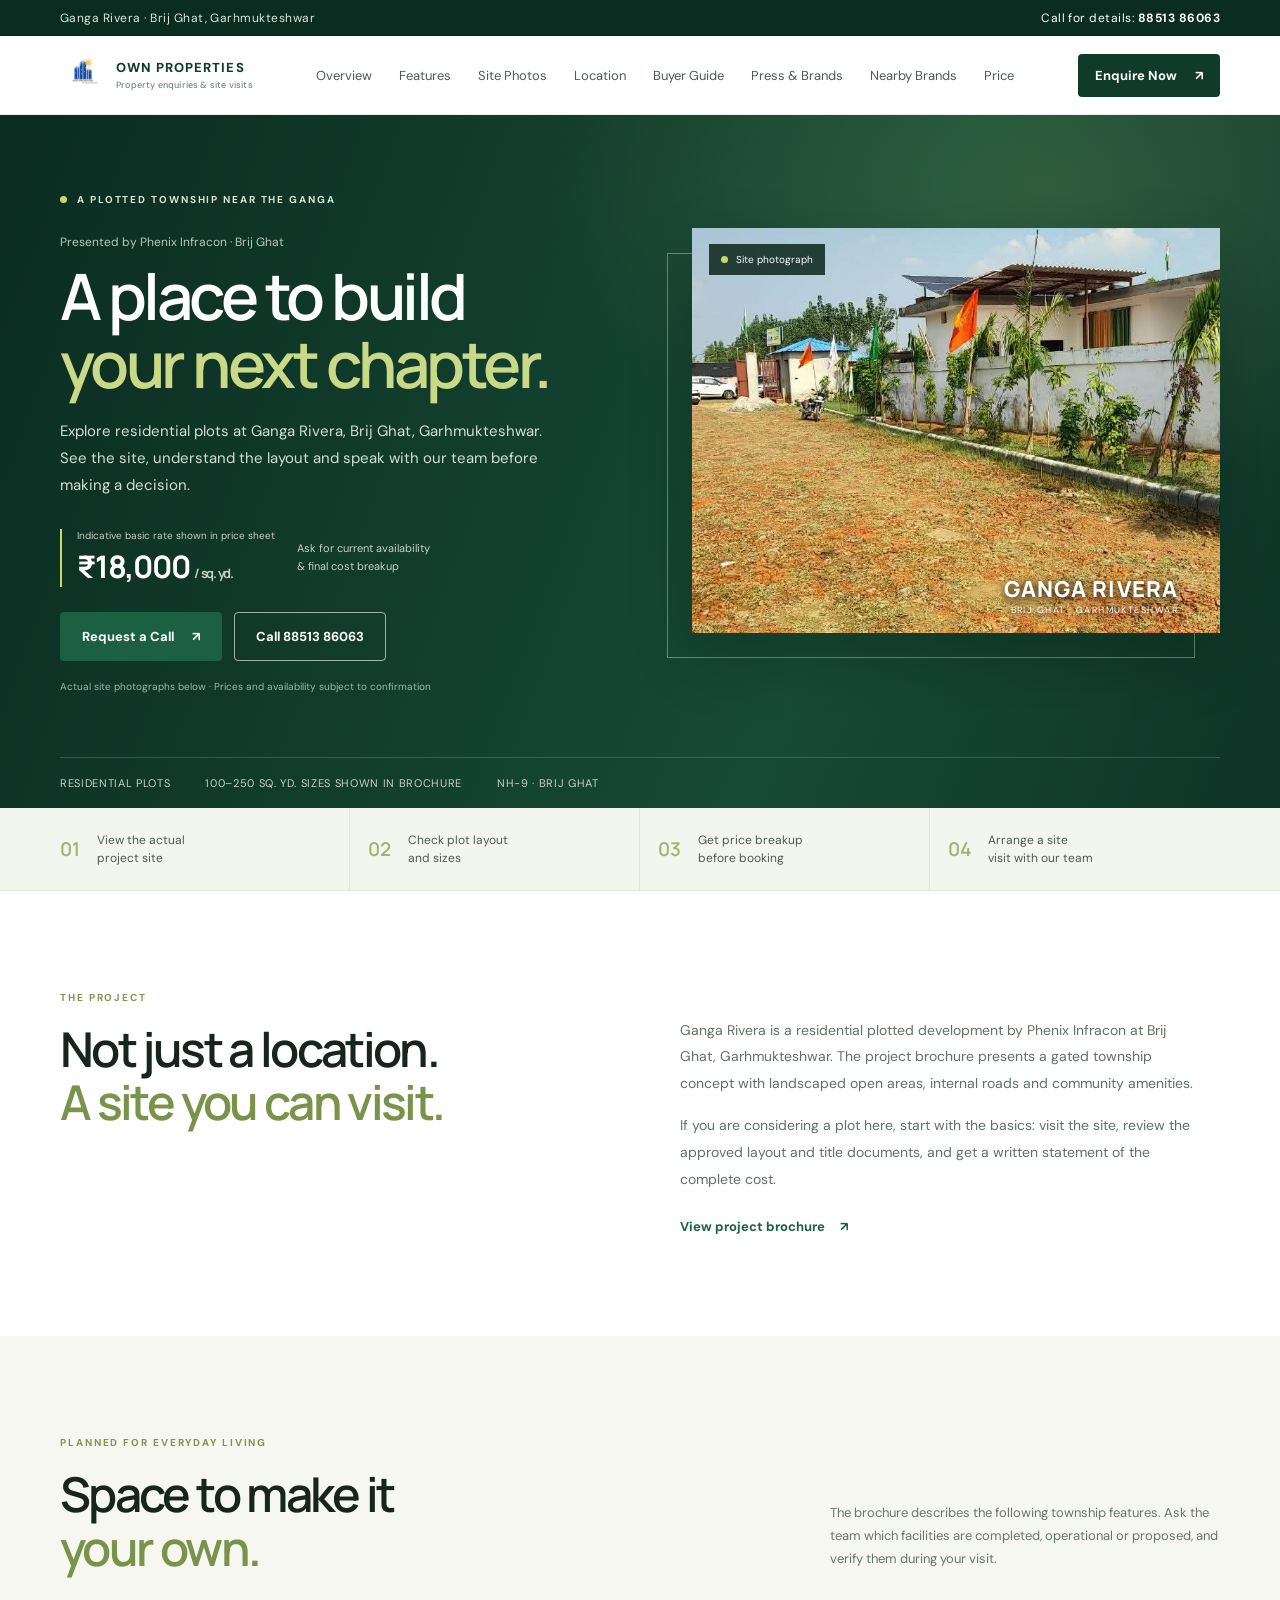
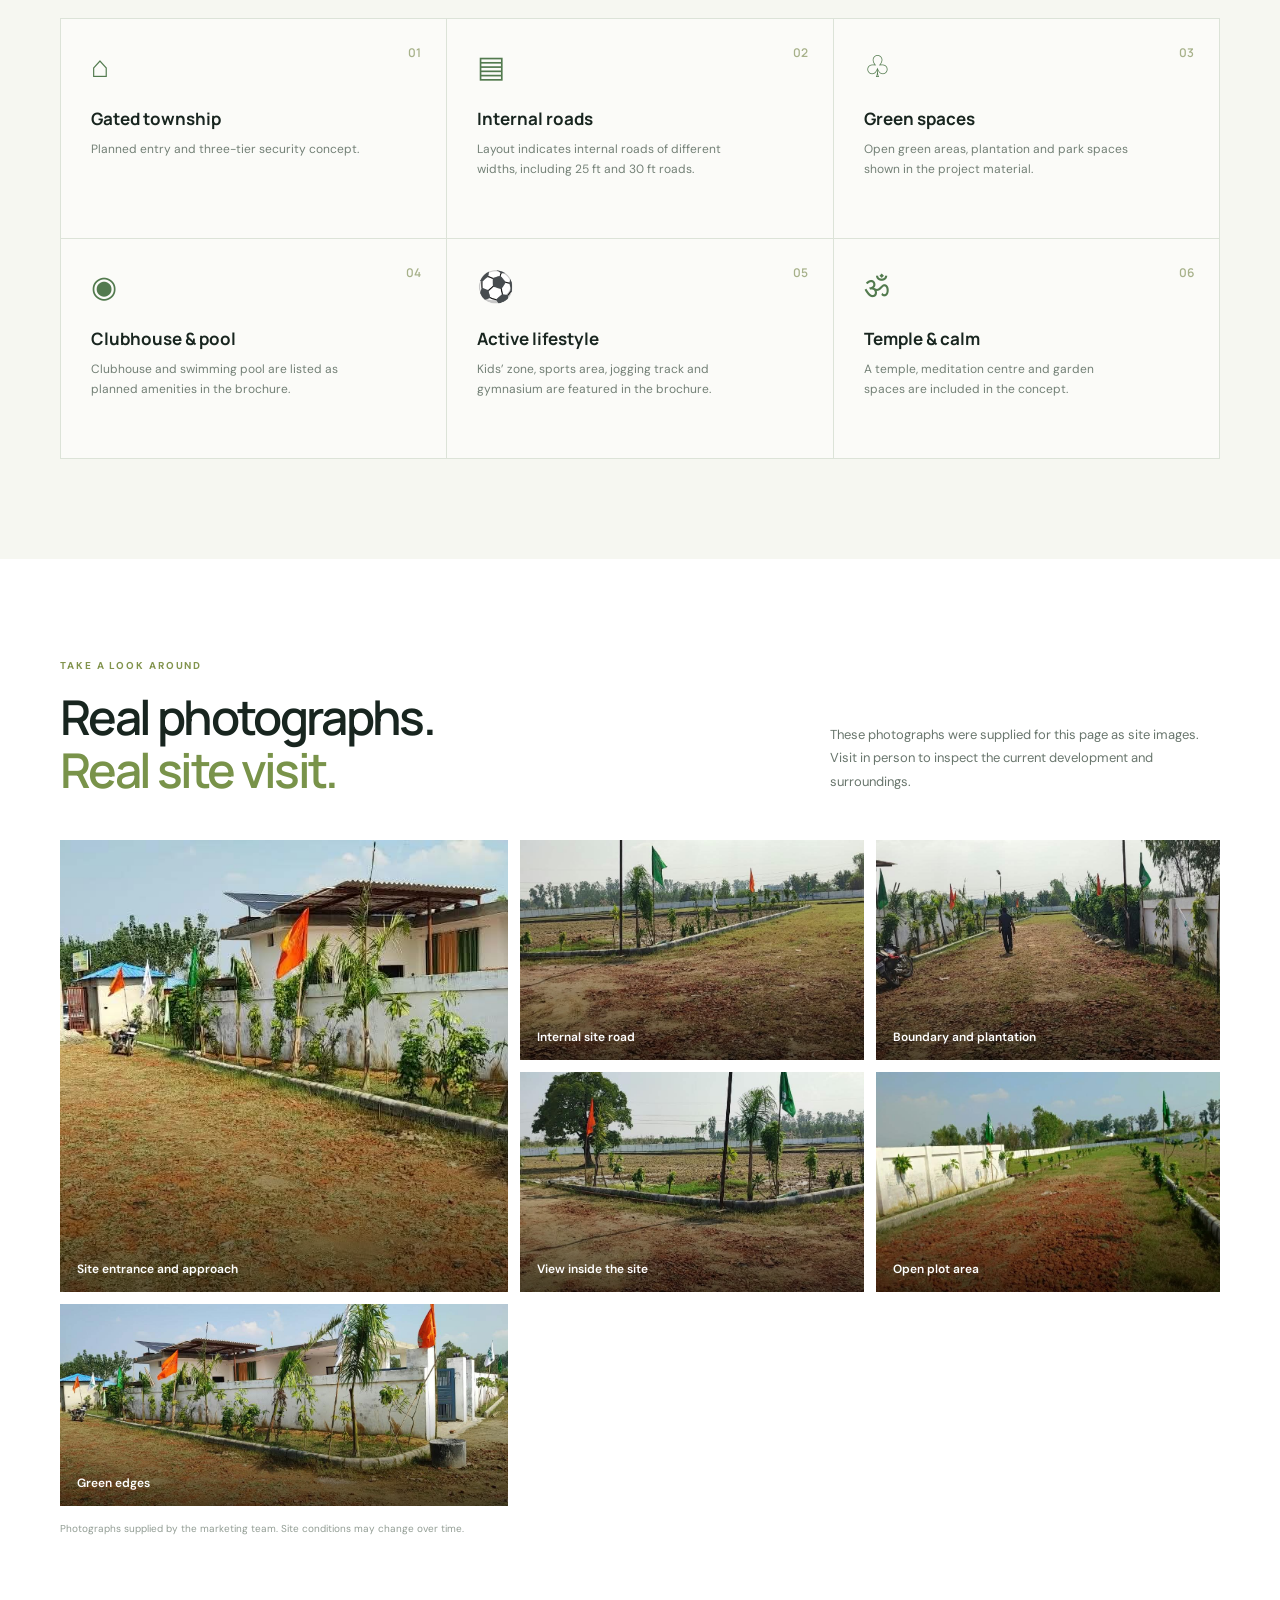
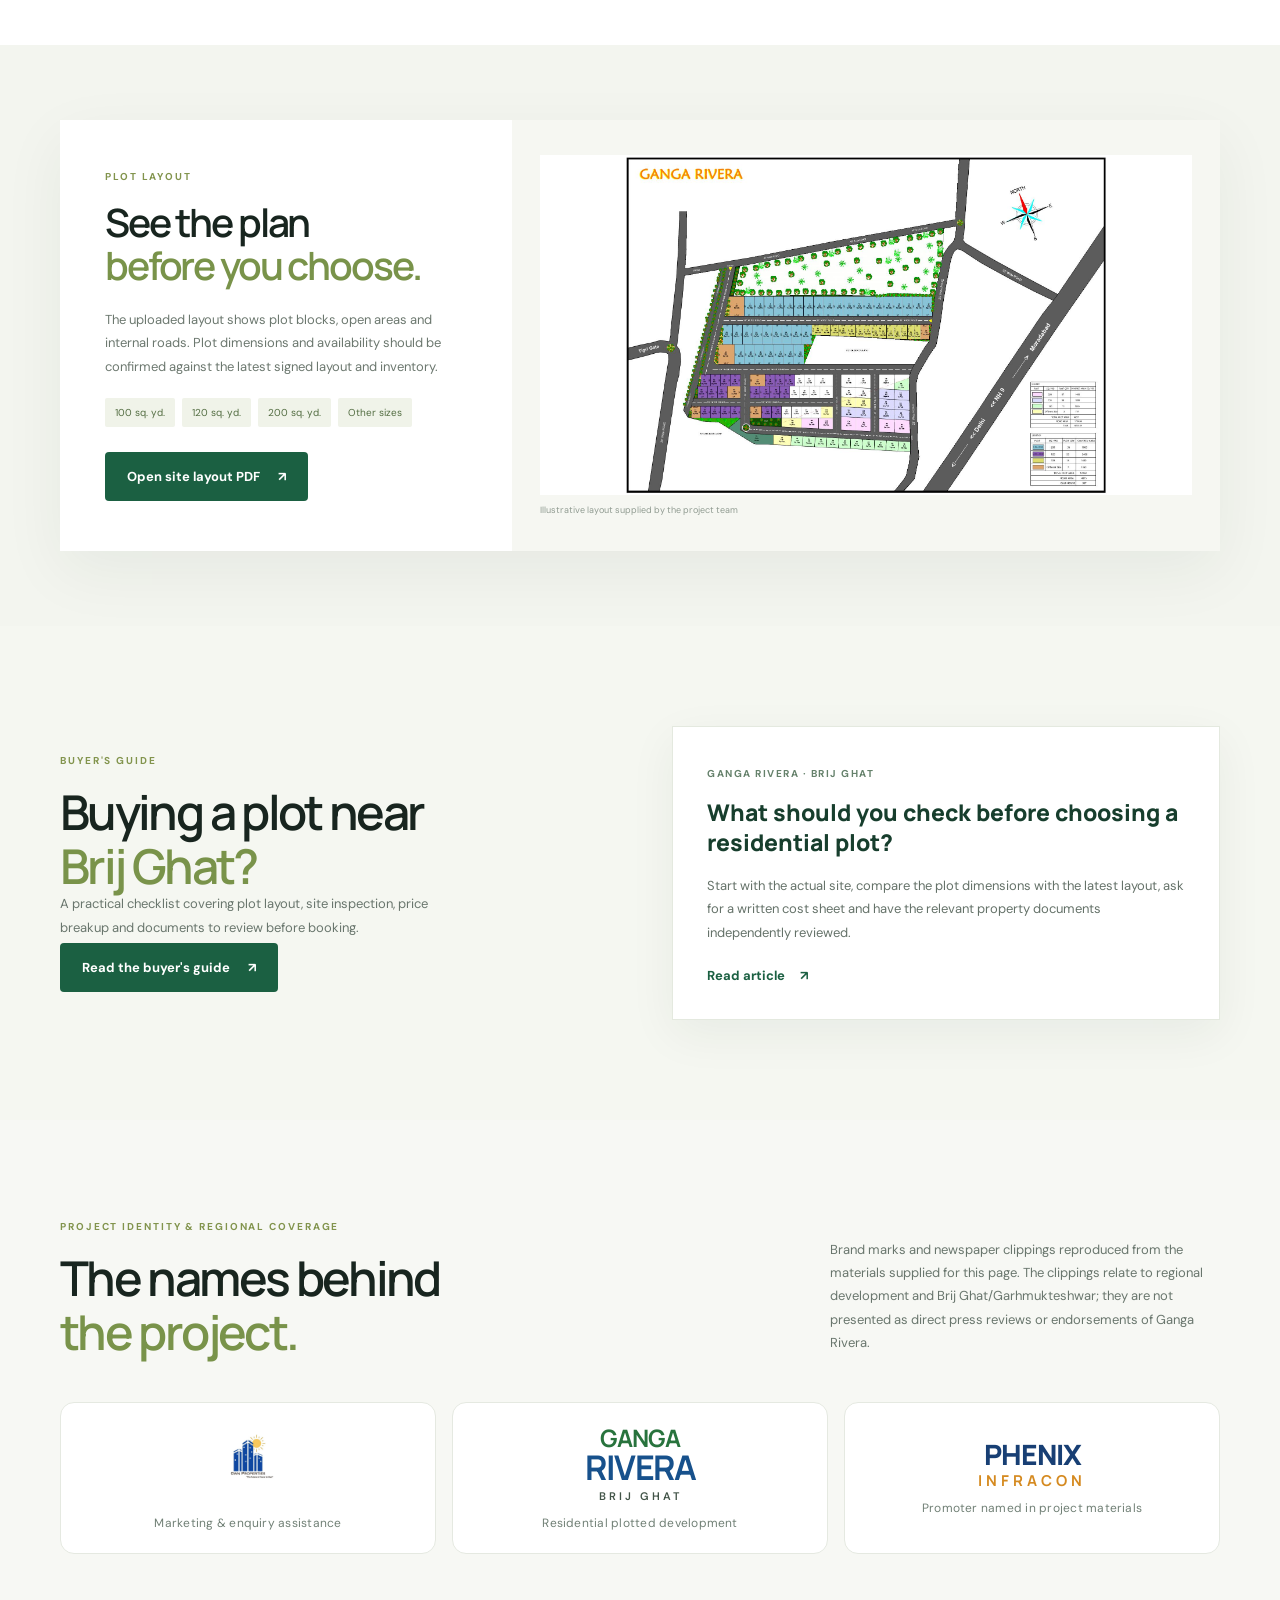
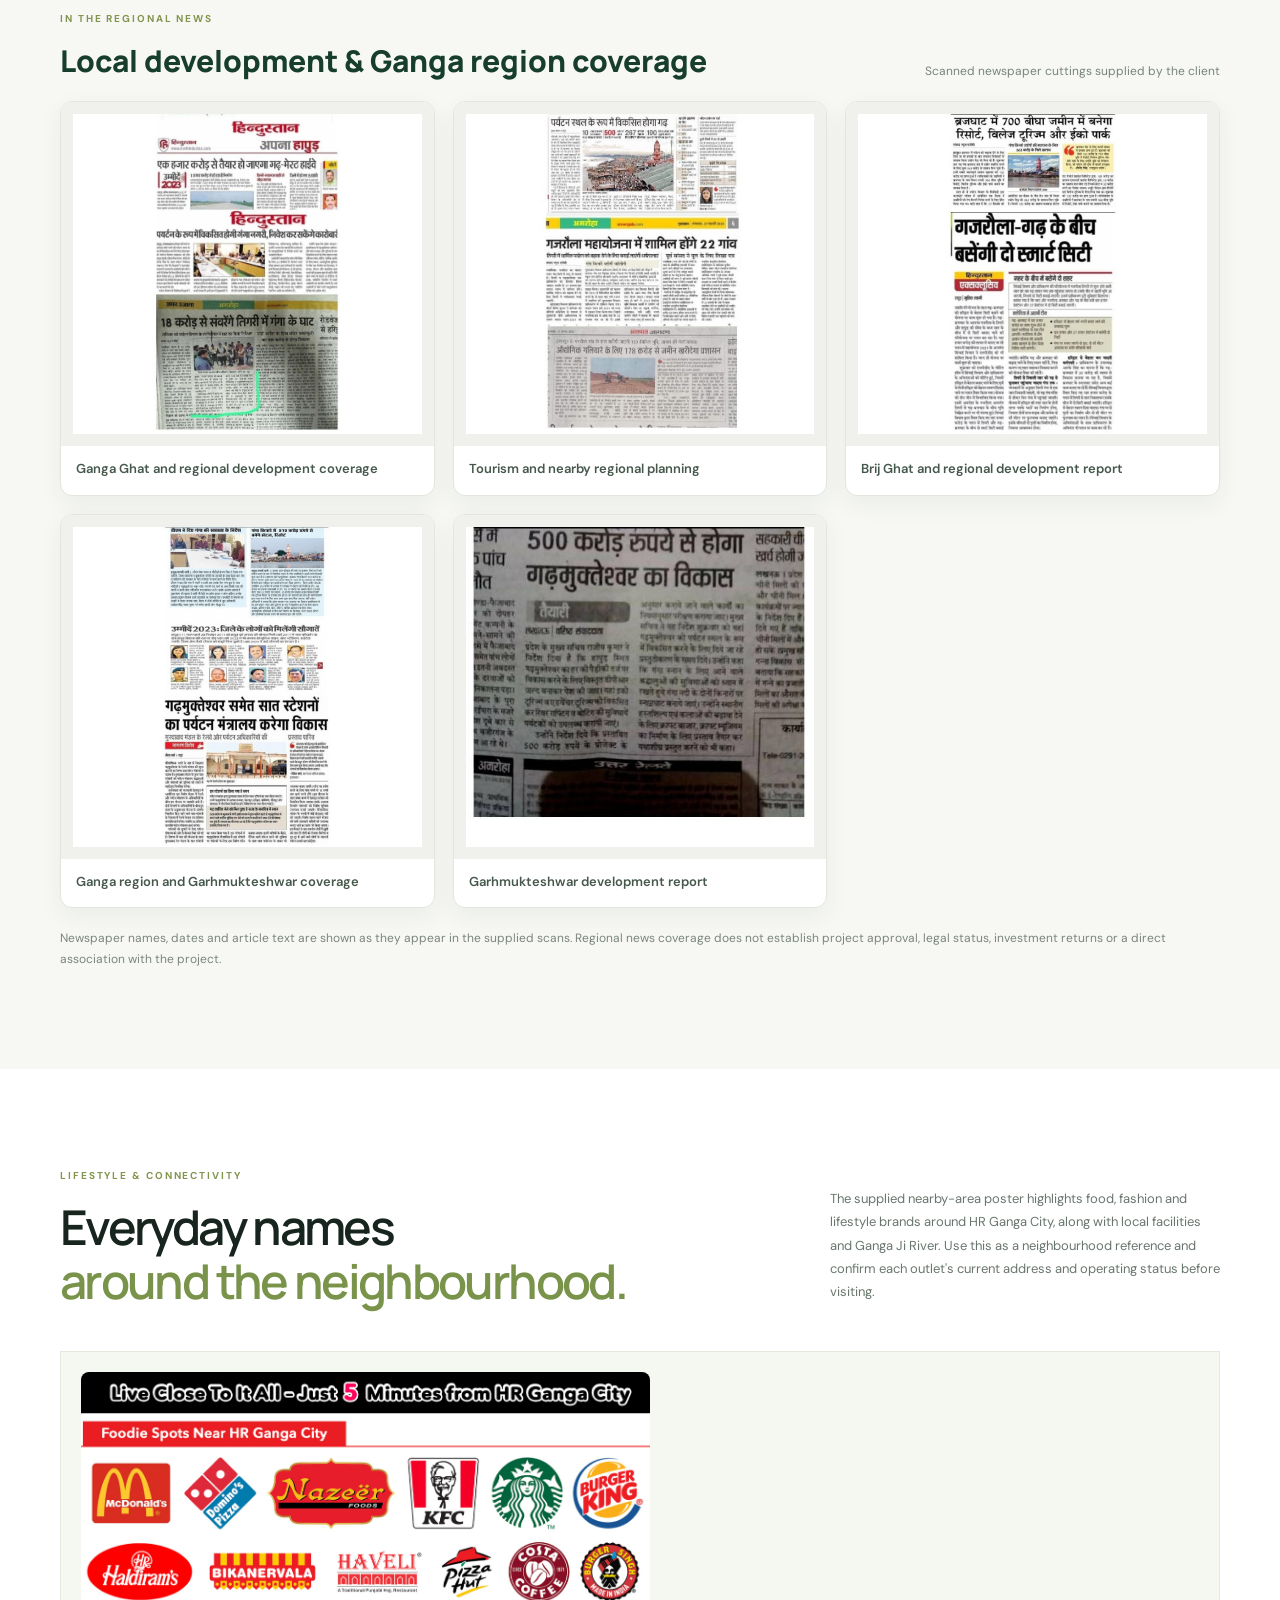
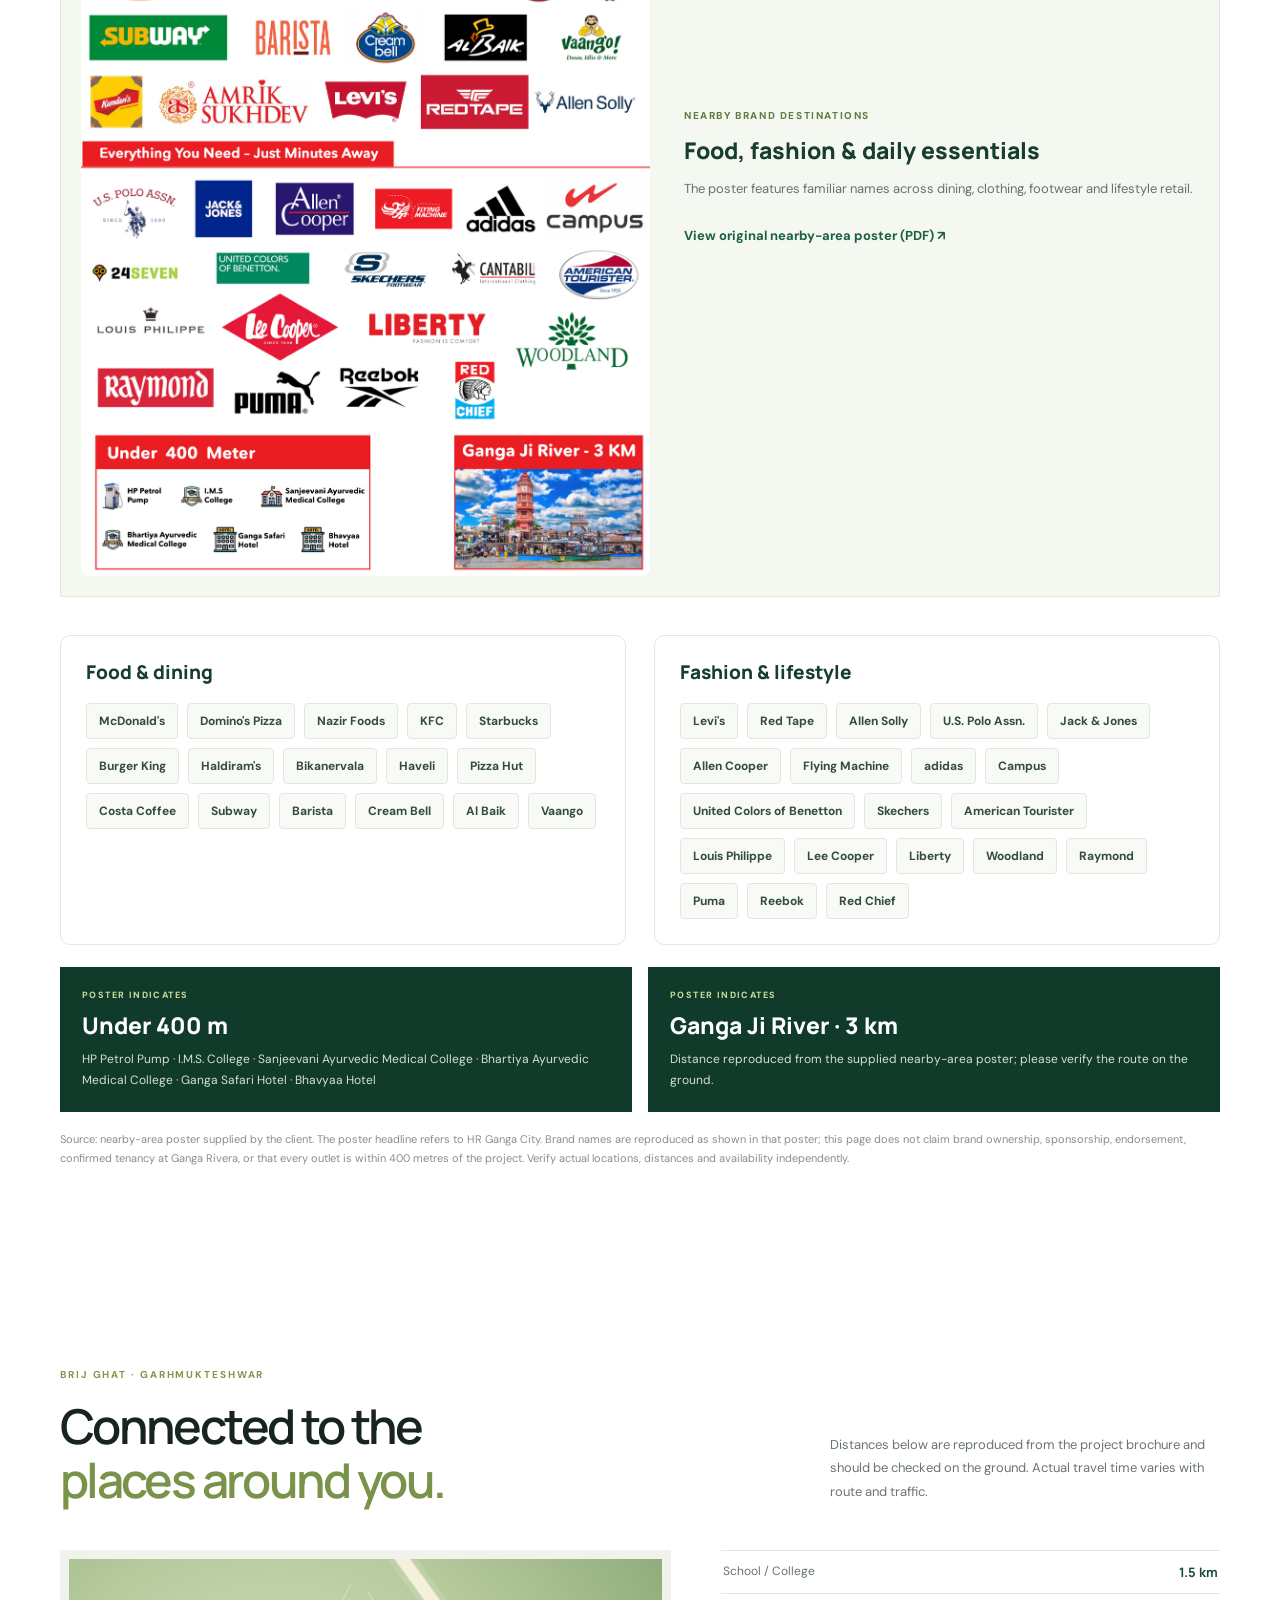
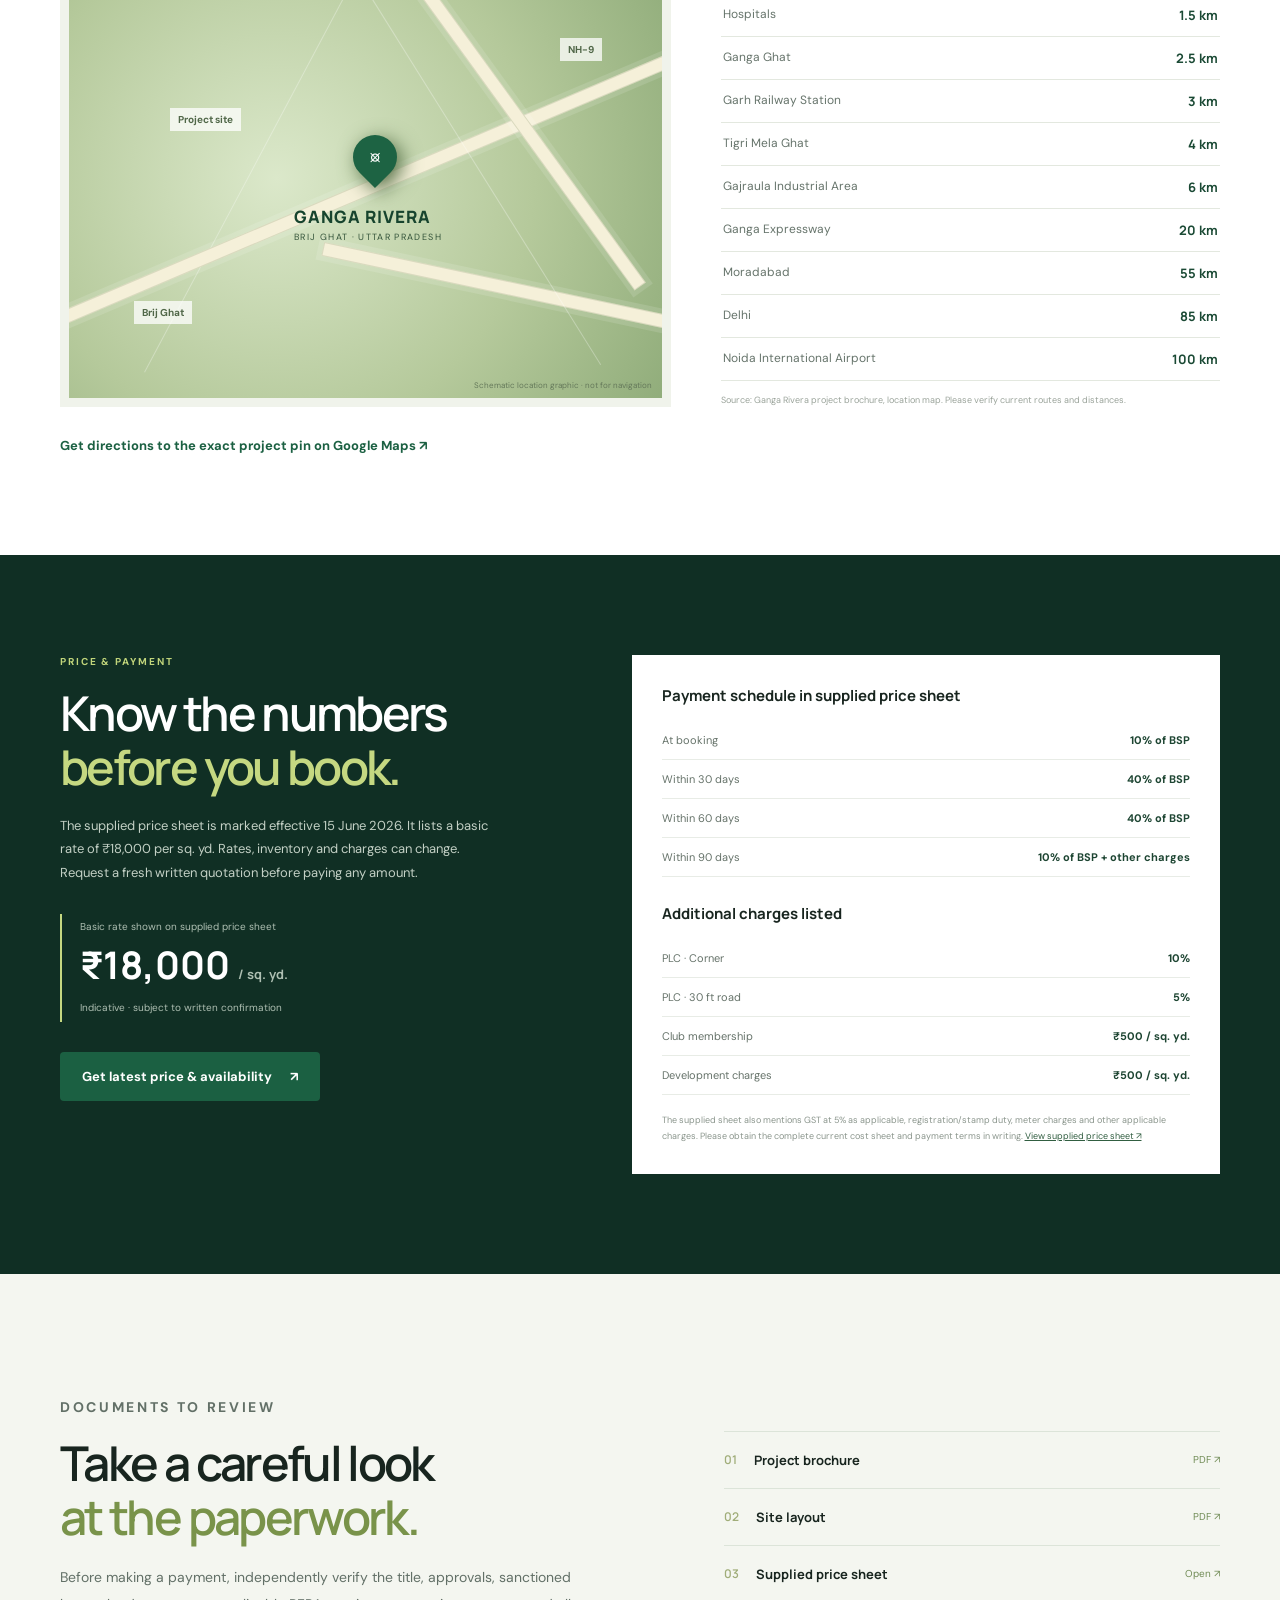
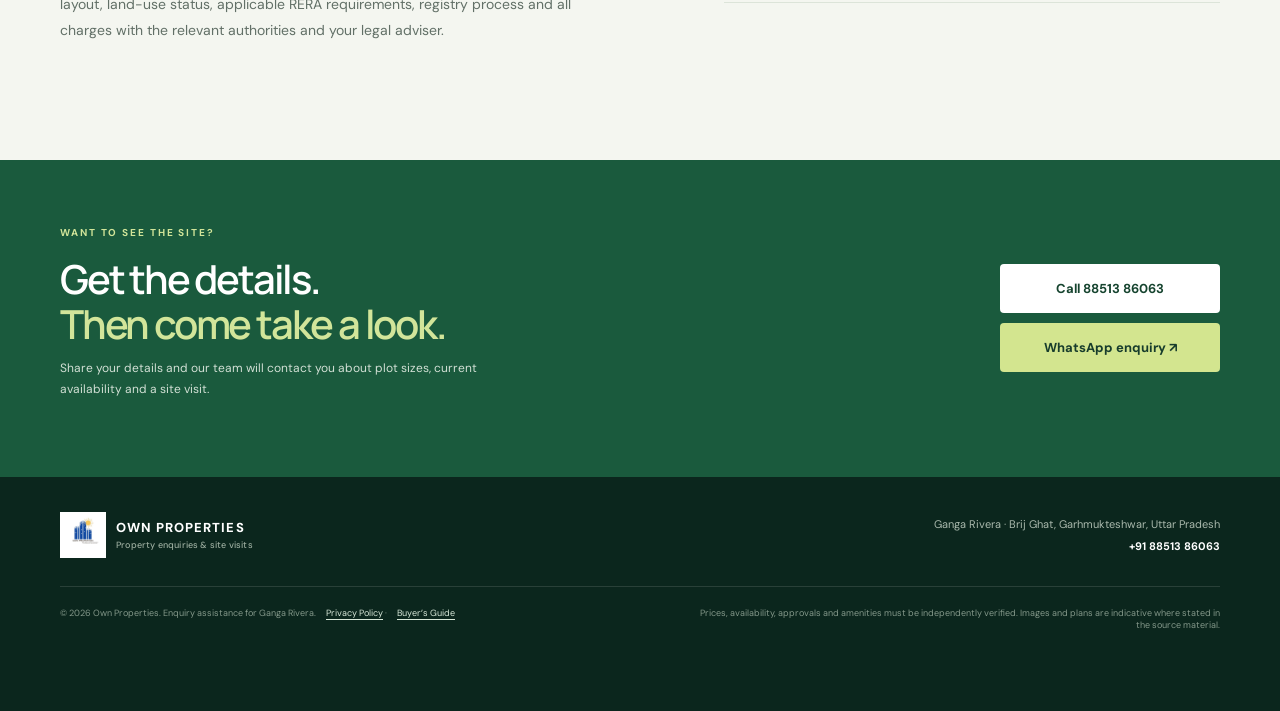
==== index.html @ 49b9c968 "Update index.html" ====
<!doctype html>
<html lang="en-IN">
<head>
  <meta name="google-site-verification" content="b6dG5sFgHfrPa_CspQiGhIW1RTem96L7HFPtS8U2QBY" />
  <meta charset="utf-8">
  <meta name="viewport" content="width=device-width, initial-scale=1">
  <title>Ganga Rivera Brij Ghat | Residential Plots in Garhmukteshwar</title>
  <meta name="description" content="Explore residential plots at Ganga Rivera, Brij Ghat, Garhmukteshwar. View site photos, plot layout, indicative pricing, nearby brand highlights and location details. Call 8851386063 for a site visit.">
  <meta name="keywords" content="Ganga Rivera, Ganga Rivera Brij Ghat, residential plots Brij Ghat, plots in Garhmukteshwar, plots near Ganga, plots on NH 9, Phenix Infracon">
  <meta name="author" content="Own Properties">
  <meta name="robots" content="index,follow,max-image-preview:large">
  <meta name="theme-color" content="#103b2b">
  <link rel="canonical" href="https://gangarivera.com/">
  <meta property="og:type" content="website">
  <meta property="og:title" content="Ganga Rivera Brij Ghat | Residential Plots">
  <meta property="og:description" content="See actual site photographs, plot layout and pricing information for Ganga Rivera, Brij Ghat, Garhmukteshwar. Enquire on 8851386063.">
  <meta property="og:image" content="https://gangarivera.com/assets/project-poster.jpg">
  <meta property="og:url" content="https://gangarivera.com/">
  <link rel="icon" href="assets/own-properties-logo.jpg">
  <link rel="preconnect" href="https://fonts.googleapis.com">
  <link rel="preconnect" href="https://fonts.gstatic.com" crossorigin>
  <link href="https://fonts.googleapis.com/css2?family=DM+Sans:wght@400;500;600;700&family=Manrope:wght@400;500;600;700;800&display=swap" rel="stylesheet">
  <link rel="stylesheet" href="styles.css">
  <script type="application/ld+json">
  {
    "@context":"https://schema.org",
    "@type":"RealEstateAgent",
    "name":"Own Properties - Ganga Rivera Enquiries",
    "telephone":"+91-8851386063",
    "areaServed":["Brij Ghat","Garhmukteshwar","Hapur","Uttar Pradesh"],
    "url":"https://gangarivera.com/",
    "description":"Enquiry and site visit assistance for Ganga Rivera residential plots at Brij Ghat, Garhmukteshwar.",
    "geo":{"@type":"GeoCoordinates","latitude":28.7786875,"longitude":78.1698125},
    "address":{"@type":"PostalAddress","streetAddress":"Ganga Rivera, Brij Ghat","addressLocality":"Garhmukteshwar","addressRegion":"Uttar Pradesh","addressCountry":"IN"}
  }
  </script>
</head>
<body>
  <div class="topline"><div class="wrap topline-inner"><span>Ganga Rivera · Brij Ghat, Garhmukteshwar</span><a href="tel:+918851386063">Call for details: <strong>88513 86063</strong></a></div></div>
  <header class="header"><div class="wrap nav"><a class="brand" href="#home" aria-label="Own Properties home"><img src="assets/own-properties-logo.jpg" alt="Own Properties logo"><span>OWN PROPERTIES<small>Property enquiries & site visits</small></span></a><nav><a href="#overview">Overview</a><a href="#features">Features</a><a href="#gallery">Site Photos</a><a href="#location">Location</a><a href="#guide">Buyer Guide</a><a href="#press">Press & Brands</a><a href="#nearby-brands">Nearby Brands</a><a href="#price">Price</a></nav><a class="btn btn-dark nav-cta" href="#enquire">Enquire Now <span>↗</span></a><button class="menu-toggle" aria-label="Open menu" aria-expanded="false">☰</button></div></header>
  <main>
    <section class="hero" id="home"><div class="hero-bg"></div><div class="wrap hero-grid"><div class="hero-copy"><div class="eyebrow"><i></i> A plotted township near the Ganga</div><p class="developer">Presented by Phenix Infracon · Brij Ghat</p><h1>A place to build<br><em>your next chapter.</em></h1><p class="hero-lead">Explore residential plots at Ganga Rivera, Brij Ghat, Garhmukteshwar. See the site, understand the layout and speak with our team before making a decision.</p><div class="hero-price"><div><small>Indicative basic rate shown in price sheet</small><strong>₹18,000 <small>/ sq. yd.</small></strong></div><span>Ask for current availability<br>& final cost breakup</span></div><div class="hero-actions"><a class="btn btn-primary" href="#enquire">Request a Call <span>↗</span></a><a class="btn btn-outline" href="tel:+918851386063">Call 88513 86063</a></div><div class="hero-note">Actual site photographs below · Prices and availability subject to confirmation</div></div><div class="hero-visual"><img src="assets/site-entrance.jpg" alt="Actual entrance and internal approach at Ganga Rivera Brij Ghat" fetchpriority="high"><div class="photo-tag"><span class="live-dot"></span> Site photograph</div><div class="hero-caption"><b>GANGA RIVERA</b><span>BRIJ GHAT · GARHMUKTESHWAR</span></div></div></div><div class="wrap hero-bottom"><span>Residential plots</span><span>100–250 sq. yd. sizes shown in brochure</span><span>NH-9 · Brij Ghat</span></div></section>

    <section class="trust-strip"><div class="wrap trust-grid"><div><b>01</b><span>View the actual<br>project site</span></div><div><b>02</b><span>Check plot layout<br>and sizes</span></div><div><b>03</b><span>Get price breakup<br>before booking</span></div><div><b>04</b><span>Arrange a site<br>visit with our team</span></div></div></section>

    <section class="section intro" id="overview"><div class="wrap two-col"><div><p class="kicker">THE PROJECT</p><h2>Not just a location.<br><em>A site you can visit.</em></h2></div><div class="intro-text"><p>Ganga Rivera is a residential plotted development by Phenix Infracon at Brij Ghat, Garhmukteshwar. The project brochure presents a gated township concept with landscaped open areas, internal roads and community amenities.</p><p>If you are considering a plot here, start with the basics: visit the site, review the approved layout and title documents, and get a written statement of the complete cost.</p><a class="text-link" href="assets/ganga-rivera-brochure.pdf" target="_blank" rel="noopener">View project brochure <span>↗</span></a></div></div></section>

    <section class="section features" id="features"><div class="wrap"><div class="section-head"><div><p class="kicker">PLANNED FOR EVERYDAY LIVING</p><h2>Space to make it<br><em>your own.</em></h2></div><p class="section-desc">The brochure describes the following township features. Ask the team which facilities are completed, operational or proposed, and verify them during your visit.</p></div><div class="feature-grid"><article class="feature-card"><span>01</span><div class="feature-icon">⌂</div><h3>Gated township</h3><p>Planned entry and three-tier security concept.</p></article><article class="feature-card"><span>02</span><div class="feature-icon">▤</div><h3>Internal roads</h3><p>Layout indicates internal roads of different widths, including 25 ft and 30 ft roads.</p></article><article class="feature-card"><span>03</span><div class="feature-icon">♧</div><h3>Green spaces</h3><p>Open green areas, plantation and park spaces shown in the project material.</p></article><article class="feature-card"><span>04</span><div class="feature-icon">◉</div><h3>Clubhouse & pool</h3><p>Clubhouse and swimming pool are listed as planned amenities in the brochure.</p></article><article class="feature-card"><span>05</span><div class="feature-icon">⚽</div><h3>Active lifestyle</h3><p>Kids’ zone, sports area, jogging track and gymnasium are featured in the brochure.</p></article><article class="feature-card"><span>06</span><div class="feature-icon">ॐ</div><h3>Temple & calm</h3><p>A temple, meditation centre and garden spaces are included in the concept.</p></article></div></div></section>

    <section class="section gallery" id="gallery"><div class="wrap"><div class="section-head"><div><p class="kicker">TAKE A LOOK AROUND</p><h2>Real photographs.<br><em>Real site visit.</em></h2></div><p class="section-desc">These photographs were supplied for this page as site images. Visit in person to inspect the current development and surroundings.</p></div><div class="gallery-grid"><figure class="gallery-main"><img src="assets/site-entrance.jpg" alt="Ganga Rivera site entrance and approach road" loading="lazy"><figcaption>Site entrance and approach</figcaption></figure><figure><img src="assets/site-road.jpg" alt="Internal road area at Ganga Rivera" loading="lazy"><figcaption>Internal site road</figcaption></figure><figure><img src="assets/site-boundary.jpg" alt="Boundary wall and plantation at the project" loading="lazy"><figcaption>Boundary and plantation</figcaption></figure><figure><img src="assets/site-walkway.jpg" alt="View along the plotted site" loading="lazy"><figcaption>View inside the site</figcaption></figure><figure><img src="assets/site-open-plots.jpg" alt="Open plot area at Ganga Rivera" loading="lazy"><figcaption>Open plot area</figcaption></figure><figure><img src="assets/site-greenery.jpg" alt="Green edge and internal layout" loading="lazy"><figcaption>Green edges</figcaption></figure></div><p class="gallery-foot">Photographs supplied by the marketing team. Site conditions may change over time.</p></div></section>

    <section class="section layout-section"><div class="wrap layout-card"><div class="layout-copy"><p class="kicker">PLOT LAYOUT</p><h2>See the plan<br><em>before you choose.</em></h2><p>The uploaded layout shows plot blocks, open areas and internal roads. Plot dimensions and availability should be confirmed against the latest signed layout and inventory.</p><div class="size-pills"><span>100 sq. yd.</span><span>120 sq. yd.</span><span>200 sq. yd.</span><span>Other sizes</span></div><a class="btn btn-primary" href="assets/site-layout.pdf" target="_blank" rel="noopener">Open site layout PDF <span>↗</span></a></div><div class="layout-preview"><img src="assets/site-layout-preview.jpg" alt="Ganga Rivera site layout showing plot blocks and internal roads" loading="lazy"><span>Illustrative layout supplied by the project team</span></div></div></section>


    <section class="section article-feature" id="guide"><div class="wrap article-feature-inner">
      <div><p class="kicker">BUYER'S GUIDE</p><h2>Buying a plot near<br><em>Brij Ghat?</em></h2>
      <p class="section-desc">A practical checklist covering plot layout, site inspection, price breakup and documents to review before booking.</p>
      <a class="btn btn-primary" href="article.html">Read the buyer's guide <span>↗</span></a></div>
      <div class="article-teaser"><span>GANGA RIVERA · BRIJ GHAT</span><h3>What should you check before choosing a residential plot?</h3><p>Start with the actual site, compare the plot dimensions with the latest layout, ask for a written cost sheet and have the relevant property documents independently reviewed.</p><a class="text-link" href="article.html">Read article <span>↗</span></a></div>
    </div></section>

    <section class="section brand-press" id="press">
      <div class="wrap">
        <div class="section-head"><div><p class="kicker">PROJECT IDENTITY & REGIONAL COVERAGE</p><h2>The names behind<br><em>the project.</em></h2></div><p class="section-desc">Brand marks and newspaper clippings reproduced from the materials supplied for this page. The clippings relate to regional development and Brij Ghat/Garhmukteshwar; they are not presented as direct press reviews or endorsements of Ganga Rivera.</p></div>
        <div class="brand-row">
          <div class="brand-card"><img src="assets/own-properties-logo.jpg" alt="Own Properties logo"><span>Marketing & enquiry assistance</span></div>
          <div class="brand-card brand-wordmark"><div class="rivera-mark">GANGA <b>RIVERA</b><small>BRIJ GHAT</small></div><span>Residential plotted development</span></div>
          <div class="brand-card brand-wordmark"><div class="phenix-mark">PHENIX <b>INFRACON</b></div><span>Promoter named in project materials</span></div>
        </div>
        <div class="press-heading"><div><p class="kicker">IN THE REGIONAL NEWS</p><h3>Local development & Ganga region coverage</h3></div><span>Scanned newspaper cuttings supplied by the client</span></div>
        <div class="press-grid">
          <figure class="press-card"><a href="assets/press-cutting-2.jpg" target="_blank" rel="noopener"><img src="assets/press-cutting-2.jpg" alt="Newspaper cuttings about Ganga Ghat and regional development" loading="lazy"></a><figcaption>Ganga Ghat and regional development coverage</figcaption></figure>
          <figure class="press-card"><a href="assets/press-cutting-3.jpg" target="_blank" rel="noopener"><img src="assets/press-cutting-3.jpg" alt="Newspaper cuttings about tourism and nearby regional planning" loading="lazy"></a><figcaption>Tourism and nearby regional planning</figcaption></figure>
          <figure class="press-card"><a href="assets/press-cutting-4.jpg" target="_blank" rel="noopener"><img src="assets/press-cutting-4.jpg" alt="Newspaper report mentioning Brij Ghat and regional development" loading="lazy"></a><figcaption>Brij Ghat and regional development report</figcaption></figure>
          <figure class="press-card"><a href="assets/press-cutting-5.jpg" target="_blank" rel="noopener"><img src="assets/press-cutting-5.jpg" alt="Newspaper reports about Ganga region and Garhmukteshwar" loading="lazy"></a><figcaption>Ganga region and Garhmukteshwar coverage</figcaption></figure>
          <figure class="press-card"><a href="assets/press-cutting-6.jpg" target="_blank" rel="noopener"><img src="assets/press-cutting-6.jpg" alt="Newspaper clipping about Garhmukteshwar development" loading="lazy"></a><figcaption>Garhmukteshwar development report</figcaption></figure>
        </div>
        <p class="press-note">Newspaper names, dates and article text are shown as they appear in the supplied scans. Regional news coverage does not establish project approval, legal status, investment returns or a direct association with the project.</p>
      </div>
    </section>

    <section class="section nearby-brands" id="nearby-brands">
      <div class="wrap">
        <div class="section-head"><div><p class="kicker">LIFESTYLE & CONNECTIVITY</p><h2>Everyday names<br><em>around the neighbourhood.</em></h2></div><p class="section-desc">The supplied nearby-area poster highlights food, fashion and lifestyle brands around HR Ganga City, along with local facilities and Ganga Ji River. Use this as a neighbourhood reference and confirm each outlet's current address and operating status before visiting.</p></div>
        <div class="nearby-visual"><a href="assets/nearby-brands-infographic.jpg" target="_blank" rel="noopener"><img src="assets/nearby-brands-infographic.jpg" alt="Nearby brands and facilities poster supplied for the HR Ganga City area" loading="lazy"></a><div><span class="nearby-tag">NEARBY BRAND DESTINATIONS</span><h3>Food, fashion & daily essentials</h3><p>The poster features familiar names across dining, clothing, footwear and lifestyle retail.</p><a class="text-link" href="assets/nearby-spots.pdf" target="_blank" rel="noopener">View original nearby-area poster (PDF) ↗</a></div></div>
        <div class="nearby-columns">
          <div class="nearby-group"><h3>Food & dining</h3><div class="brand-chips"><span>McDonald's</span><span>Domino's Pizza</span><span>Nazir Foods</span><span>KFC</span><span>Starbucks</span><span>Burger King</span><span>Haldiram's</span><span>Bikanervala</span><span>Haveli</span><span>Pizza Hut</span><span>Costa Coffee</span><span>Subway</span><span>Barista</span><span>Cream Bell</span><span>Al Baik</span><span>Vaango</span></div></div>
          <div class="nearby-group"><h3>Fashion & lifestyle</h3><div class="brand-chips"><span>Levi's</span><span>Red Tape</span><span>Allen Solly</span><span>U.S. Polo Assn.</span><span>Jack & Jones</span><span>Allen Cooper</span><span>Flying Machine</span><span>adidas</span><span>Campus</span><span>United Colors of Benetton</span><span>Skechers</span><span>American Tourister</span><span>Louis Philippe</span><span>Lee Cooper</span><span>Liberty</span><span>Woodland</span><span>Raymond</span><span>Puma</span><span>Reebok</span><span>Red Chief</span></div></div>
        </div>
        <div class="nearby-facts"><div><small>POSTER INDICATES</small><b>Under 400 m</b><span>HP Petrol Pump · I.M.S. College · Sanjeevani Ayurvedic Medical College · Bhartiya Ayurvedic Medical College · Ganga Safari Hotel · Bhavyaa Hotel</span></div><div><small>POSTER INDICATES</small><b>Ganga Ji River · 3 km</b><span>Distance reproduced from the supplied nearby-area poster; please verify the route on the ground.</span></div></div>
        <p class="nearby-disclaimer">Source: nearby-area poster supplied by the client. The poster headline refers to HR Ganga City. Brand names are reproduced as shown in that poster; this page does not claim brand ownership, sponsorship, endorsement, confirmed tenancy at Ganga Rivera, or that every outlet is within 400 metres of the project. Verify actual locations, distances and availability independently.</p>
      </div>
    </section>

    <section class="section location" id="location"><div class="wrap"><div class="section-head"><div><p class="kicker">BRIJ GHAT · GARHMUKTESHWAR</p><h2>Connected to the<br><em>places around you.</em></h2></div><p class="section-desc">Distances below are reproduced from the project brochure and should be checked on the ground. Actual travel time varies with route and traffic.</p></div><div class="location-grid"><div class="location-map"><div class="map-pin">⌖</div><div class="map-title">GANGA RIVERA</div><div class="map-sub">BRIJ GHAT · UTTAR PRADESH</div><div class="map-road road-one"></div><div class="map-road road-two"></div><div class="map-road road-three"></div><div class="map-label label-site">Project site</div><div class="map-label label-nh">NH-9</div><div class="map-label label-ghat">Brij Ghat</div><span class="map-caption">Schematic location graphic · not for navigation</span></div><div class="distance-list"><div><span>School / College</span><b>1.5 km</b></div><div><span>Hospitals</span><b>1.5 km</b></div><div><span>Ganga Ghat</span><b>2.5 km</b></div><div><span>Garh Railway Station</span><b>3 km</b></div><div><span>Tigri Mela Ghat</span><b>4 km</b></div><div><span>Gajraula Industrial Area</span><b>6 km</b></div><div><span>Ganga Expressway</span><b>20 km</b></div><div><span>Moradabad</span><b>55 km</b></div><div><span>Delhi</span><b>85 km</b></div><div><span>Noida International Airport</span><b>100 km</b></div><small>Source: Ganga Rivera project brochure, location map. Please verify current routes and distances.</small></div></div><div class="location-actions"><a class="text-link" href="https://www.google.com/maps/dir/?api=1&destination=28.7786875%2C78.1698125" target="_blank" rel="noopener">Get directions to the exact project pin on Google Maps ↗</a></div></div></section>

    <section class="section pricing" id="price"><div class="wrap pricing-grid"><div><p class="kicker">PRICE & PAYMENT</p><h2>Know the numbers<br><em>before you book.</em></h2><p class="price-intro">The supplied price sheet is marked effective 15 June 2026. It lists a basic rate of ₹18,000 per sq. yd. Rates, inventory and charges can change. Request a fresh written quotation before paying any amount.</p><div class="price-big"><small>Basic rate shown on supplied price sheet</small><strong>₹18,000 <small>/ sq. yd.</small></strong><span>Indicative · subject to written confirmation</span></div><a class="btn btn-primary" href="#enquire">Get latest price & availability <span>↗</span></a></div><div class="price-details"><h3>Payment schedule in supplied price sheet</h3><div class="payment-row"><span>At booking</span><b>10% of BSP</b></div><div class="payment-row"><span>Within 30 days</span><b>40% of BSP</b></div><div class="payment-row"><span>Within 60 days</span><b>40% of BSP</b></div><div class="payment-row"><span>Within 90 days</span><b>10% of BSP + other charges</b></div><h3 class="charges-title">Additional charges listed</h3><div class="payment-row"><span>PLC · Corner</span><b>10%</b></div><div class="payment-row"><span>PLC · 30 ft road</span><b>5%</b></div><div class="payment-row"><span>Club membership</span><b>₹500 / sq. yd.</b></div><div class="payment-row"><span>Development charges</span><b>₹500 / sq. yd.</b></div><p class="fineprint">The supplied sheet also mentions GST at 5% as applicable, registration/stamp duty, meter charges and other applicable charges. Please obtain the complete current cost sheet and payment terms in writing. <a href="assets/price-list.jpg" target="_blank" rel="noopener">View supplied price sheet ↗</a></p></div></div></section>

    <section class="section documents"><div class="wrap documents-inner"><div><p class="kicker">DOCUMENTS TO REVIEW</p><h2>Take a careful look<br><em>at the paperwork.</em></h2><p>Before making a payment, independently verify the title, approvals, sanctioned layout, land-use status, applicable RERA requirements, registry process and all charges with the relevant authorities and your legal adviser.</p></div><div class="doc-links"><a href="assets/ganga-rivera-brochure.pdf" target="_blank" rel="noopener"><span>01</span><b>Project brochure</b><i>PDF ↗</i></a><a href="assets/site-layout.pdf" target="_blank" rel="noopener"><span>02</span><b>Site layout</b><i>PDF ↗</i></a><a href="assets/price-list.jpg" target="_blank" rel="noopener"><span>03</span><b>Supplied price sheet</b><i>Open ↗</i></a></div></div></section>

    <section class="cta-band" id="enquire"><div class="wrap cta-inner"><div><p class="kicker">WANT TO SEE THE SITE?</p><h2>Get the details.<br><em>Then come take a look.</em></h2><p>Share your details and our team will contact you about plot sizes, current availability and a site visit.</p></div><div class="cta-actions"><a class="btn btn-light" href="tel:+918851386063">Call 88513 86063</a><a class="btn btn-whatsapp" href="https://wa.me/918851386063?text=Hello%2C%20I%20want%20details%20about%20Ganga%20Rivera%20at%20Brij%20Ghat." target="_blank" rel="noopener">WhatsApp enquiry ↗</a></div></div></section>
  </main>
  <footer class="footer"><div class="wrap footer-top"><a class="brand footer-brand" href="#home"><img src="assets/own-properties-logo.jpg" alt="Own Properties"><span>OWN PROPERTIES<small>Property enquiries & site visits</small></span></a><div class="footer-contact"><span>Ganga Rivera · Brij Ghat, Garhmukteshwar, Uttar Pradesh</span><a href="tel:+918851386063">+91 88513 86063</a></div></div><div class="wrap footer-bottom"><span>© <span id="year"></span> Own Properties. Enquiry assistance for Ganga Rivera. <a href="privacy.html">Privacy Policy</a> · <a href="article.html">Buyer’s Guide</a></span><span>Prices, availability, approvals and amenities must be independently verified. Images and plans are indicative where stated in the source material.</span></div></footer>

  <div class="sticky-bar"><a href="tel:+918851386063">☎ Call</a><button type="button" class="open-form">Request a callback</button><a href="https://wa.me/918851386063?text=Hello%2C%20please%20share%20Ganga%20Rivera%20details." target="_blank" rel="noopener">WhatsApp</a></div>
  <div class="modal" id="leadModal" aria-hidden="true"><div class="modal-backdrop" data-close></div><div class="modal-panel" role="dialog" aria-modal="true" aria-labelledby="modalTitle"><button class="modal-close" type="button" aria-label="Close form" data-close>×</button><p class="kicker">GANGA RIVERA · BRIJ GHAT</p><h2 id="modalTitle">Get a callback.</h2><p class="modal-sub">Leave your details. We’ll open WhatsApp with your enquiry addressed to our team.</p><form id="leadForm"><label for="leadName">Your name</label><input id="leadName" name="name" type="text" placeholder="Enter your name" required maxlength="60"><label for="leadPhone">Mobile number</label><input id="leadPhone" name="phone" type="tel" inputmode="numeric" placeholder="10-digit mobile number" pattern="[6-9][0-9]{9}" required maxlength="10"><label for="plotSize">Preferred plot size</label><select id="plotSize" name="size"><option value="Not decided">Not decided yet</option><option>100 sq. yd.</option><option>120 sq. yd.</option><option>200 sq. yd.</option><option>250 sq. yd.</option><option>Other / need guidance</option></select><label class="consent"><input type="checkbox" required><span>I agree to be contacted about this enquiry.</span></label><button class="btn btn-primary form-submit" type="submit">Send enquiry on WhatsApp ↗</button><small class="form-privacy">Your enquiry will be sent to +91 88513 86063 through WhatsApp. This page does not store form submissions.</small></form></div></div>
  <script src="script.js"></script>
</body>
</html>
---- styles.css ----
:root{--green:#103b2b;--green2:#1b6042;--lime:#c7d96a;--ink:#18251f;--muted:#66736c;--cream:#f6f7f1;--line:#e3e8df;--white:#fff;--gold:#d9b75c}*{box-sizing:border-box}html{scroll-behavior:smooth;scroll-padding-top:90px}body{margin:0;color:var(--ink);font-family:'DM Sans',sans-serif;background:#fff}a{color:inherit;text-decoration:none}.wrap{width:min(1160px,calc(100% - 48px));margin:auto}.topline{background:#0b2c21;color:#dbe7dc;font-size:12px;letter-spacing:.04em}.topline-inner{display:flex;justify-content:space-between;padding:10px 0}.topline a{color:#fff}.header{position:sticky;top:0;z-index:20;background:rgba(255,255,255,.94);backdrop-filter:blur(14px);border-bottom:1px solid rgba(16,59,43,.08)}.nav{height:78px;display:flex;align-items:center;justify-content:space-between}.brand{display:flex;align-items:center;gap:10px;color:var(--green);font-weight:800;font-size:13px;letter-spacing:.08em}.brand img{width:46px;height:46px;object-fit:contain}.brand small{display:block;font-size:9px;letter-spacing:.02em;color:#77847c;font-weight:500;margin-top:3px}.nav nav{display:flex;gap:27px;font-size:13px;color:#4d5b53}.nav nav a:hover,.text-link:hover{color:#a17c20}.btn{display:inline-flex;align-items:center;justify-content:center;gap:18px;padding:15px 21px;border-radius:4px;font-size:13px;font-weight:700;transition:.2s;border:1px solid transparent}.btn:hover{transform:translateY(-2px)}.btn-dark{background:var(--green);color:#fff}.btn-primary{background:var(--green2);color:#fff}.btn-primary:hover,.btn-dark:hover{background:#0d3023}.btn-outline{border-color:rgba(255,255,255,.6);color:#fff}.nav-cta{padding:12px 16px}.menu-toggle{display:none;background:none;border:0;font-size:25px;color:var(--green)}.hero{position:relative;overflow:hidden;background:#0e3829;color:#fff;padding:78px 0 0}.hero-bg{position:absolute;inset:0;background:radial-gradient(ellipse at 82% 10%,rgba(120,156,92,.26),transparent 35%),linear-gradient(110deg,#0b2c21,#174a35 65%,#0e3427)}.hero-grid{position:relative;display:grid;grid-template-columns:1fr 1.02fr;gap:64px;align-items:center;padding-bottom:64px}.eyebrow,.kicker{font-size:10px;letter-spacing:.19em;text-transform:uppercase;font-weight:700}.eyebrow{display:flex;align-items:center;gap:10px;color:#d9e8d6}.eyebrow i,.live-dot{width:7px;height:7px;border-radius:50%;background:#c6d96b;display:inline-block}.developer{font-size:12px;color:#b7c9bb;margin:28px 0 12px}.hero h1,h2{font-family:Manrope,sans-serif;letter-spacing:-.055em;font-weight:600}.hero h1{font-size:clamp(43px,5vw,68px);line-height:1.06;margin:0 0 20px}.hero h1 em,h2 em{font-style:normal;color:#c9d987}.hero-lead{max-width:490px;line-height:1.8;color:#d2dfd4;font-size:15px}.hero-price{margin:30px 0 25px;display:flex;align-items:center;gap:22px}.hero-price>div{border-left:2px solid var(--lime);padding-left:15px}.hero-price small{display:block;font-size:10px;color:#c0d0c3}.hero-price strong{display:block;font-family:Manrope;font-size:31px;letter-spacing:-.04em;margin-top:3px}.hero-price strong small{display:inline;font-size:13px}.hero-price>span{font-size:11px;line-height:1.6;color:#c4d3c7}.hero-actions{display:flex;gap:12px;flex-wrap:wrap}.hero-note{font-size:10px;color:#9fb7a6;margin-top:19px}.hero-visual{position:relative;padding:0 0 25px 25px}.hero-visual:before{content:"";position:absolute;left:0;top:25px;right:25px;bottom:0;border:1px solid rgba(211,224,190,.45)}.hero-visual>img{position:relative;width:100%;height:405px;object-fit:cover;display:block;box-shadow:0 25px 60px rgba(0,0,0,.2)}.photo-tag{position:absolute;top:16px;left:42px;background:rgba(12,39,29,.86);padding:9px 12px;font-size:10px;display:flex;align-items:center;gap:8px}.hero-caption{position:absolute;bottom:42px;right:42px;display:flex;flex-direction:column;text-align:right;text-shadow:0 2px 10px #000}.hero-caption b{font:800 22px Manrope;letter-spacing:.05em}.hero-caption span{font-size:9px;letter-spacing:.16em}.hero-bottom{position:relative;border-top:1px solid rgba(255,255,255,.17);display:flex;gap:35px;padding:18px 0;color:#c4d5c8;font-size:11px;letter-spacing:.06em;text-transform:uppercase}.trust-strip{background:#f3f5ef;border-bottom:1px solid var(--line)}.trust-grid{display:grid;grid-template-columns:repeat(4,1fr)}.trust-grid>div{display:flex;gap:17px;align-items:center;padding:23px 18px;border-right:1px solid #dfe5db}.trust-grid>div:first-child{padding-left:0}.trust-grid>div:last-child{border:0}.trust-grid b{font:600 19px Manrope;color:#a4b16d}.trust-grid span{font-size:12px;line-height:1.5;color:#4d5b52}.section{padding:100px 0}.two-col{display:grid;grid-template-columns:1fr 1fr;gap:80px}.kicker{color:#82944d;margin:0 0 18px}.section h2,.documents h2,.cta-band h2{font-size:clamp(34px,4vw,48px);line-height:1.12;margin:0}.section h2 em,.documents h2 em{color:#79934a}.intro-text{padding-top:26px;max-width:520px}.intro-text p,.documents p{font-size:14px;line-height:1.9;color:#627067;margin:0 0 16px}.text-link{display:inline-flex;gap:15px;color:var(--green2);font-size:13px;font-weight:700;margin-top:10px}.features{background:var(--cream)}.section-head{display:flex;justify-content:space-between;align-items:end;gap:40px;margin-bottom:43px}.section-desc{max-width:390px;color:#69766d;font-size:13px;line-height:1.8;margin:0 0 4px}.feature-grid{display:grid;grid-template-columns:repeat(3,1fr);border-top:1px solid #dce3d8;border-left:1px solid #dce3d8}.feature-card{position:relative;min-height:220px;padding:28px 30px;border-right:1px solid #dce3d8;border-bottom:1px solid #dce3d8;background:rgba(255,255,255,.55)}.feature-card>span{position:absolute;right:25px;top:25px;font:600 12px Manrope;color:#a7b18a}.feature-icon{font-size:30px;color:#527a4e;margin-bottom:21px}.feature-card h3{font:700 17px Manrope;margin:0 0 9px}.feature-card p{font-size:12px;color:#738076;line-height:1.7;margin:0;max-width:270px}.gallery{background:#fff}.gallery-grid{display:grid;grid-template-columns:1.3fr 1fr 1fr;grid-template-rows:220px 220px;gap:12px}.gallery-grid figure{margin:0;position:relative;overflow:hidden;background:#e7ece5}.gallery-grid figure:after{content:"";position:absolute;inset:45% 0 0;background:linear-gradient(transparent,rgba(0,0,0,.62))}.gallery-grid img{width:100%;height:100%;object-fit:cover;display:block;transition:transform .5s}.gallery-grid figure:hover img{transform:scale(1.04)}.gallery-grid figcaption{position:absolute;z-index:1;bottom:15px;left:17px;color:#fff;font-size:12px;font-weight:600}.gallery-main{grid-row:span 2}.gallery-foot{font-size:10px;color:#929d94;margin-top:16px}.layout-section{background:#f3f5ef;padding-top:75px;padding-bottom:75px}.layout-card{display:grid;grid-template-columns:.78fr 1.22fr;background:#fff;box-shadow:0 20px 60px rgba(24,47,31,.06)}.layout-copy{padding:50px 45px}.layout-copy h2{font-size:39px}.layout-copy p:not(.kicker){font-size:13px;line-height:1.8;color:#6c786f;margin:20px 0}.size-pills{display:flex;gap:7px;flex-wrap:wrap;margin:20px 0 25px}.size-pills span{padding:8px 10px;background:#f0f3e9;color:#536d42;font-size:10px;border-radius:2px}.layout-preview{padding:28px;background:#f6f7f2;display:flex;flex-direction:column;justify-content:center}.layout-preview img{width:100%;height:340px;object-fit:contain;background:#fff}.layout-preview span{font-size:9px;color:#909b91;margin-top:9px}.location{background:#fff}.location-grid{display:grid;grid-template-columns:1.1fr .9fr;gap:50px;align-items:stretch}.location-map{min-height:390px;position:relative;overflow:hidden;background:radial-gradient(circle at 35% 50%,#dbe8ca,#b5c99b 58%,#91ad7b);border:9px solid #f0f3eb}.location-map:before,.location-map:after{content:"";position:absolute;background:rgba(255,255,255,.3);height:100%;width:1px;left:30%;top:0;transform:rotate(28deg)}.location-map:after{left:70%;transform:rotate(-32deg)}.map-road{position:absolute;height:14px;background:#f5f0d9;border:1px solid rgba(95,117,73,.18);box-shadow:0 0 0 5px rgba(255,255,255,.12);transform:rotate(-23deg)}.road-one{width:130%;left:-10%;top:48%}.road-two{width:90%;left:25%;top:24%;transform:rotate(54deg)}.road-three{width:75%;left:42%;top:75%;transform:rotate(12deg)}.map-pin{position:absolute;z-index:2;left:48%;top:40%;width:44px;height:44px;border-radius:50% 50% 50% 0;transform:rotate(-45deg);background:#1d6343;color:white;display:grid;place-items:center;font-size:24px;box-shadow:0 7px 20px #526d43}.map-title{position:absolute;z-index:2;left:38%;top:56%;font:800 17px Manrope;color:#17442e;letter-spacing:.06em}.map-sub{position:absolute;z-index:2;left:38%;top:62%;font-size:9px;letter-spacing:.15em;color:#34543a}.map-label{position:absolute;font-size:10px;font-weight:700;color:#506748;background:rgba(255,255,255,.75);padding:5px 8px}.label-site{left:17%;top:34%}.label-nh{right:10%;top:18%}.label-ghat{left:11%;bottom:17%}.map-caption{position:absolute;bottom:8px;right:10px;font-size:8px;color:#64785a}.distance-list{border-top:1px solid var(--line)}.distance-list>div{display:flex;justify-content:space-between;padding:12px 2px;border-bottom:1px solid var(--line);font-size:12px;color:#66746b}.distance-list b{color:#1a4934;font:700 13px Manrope}.distance-list small{display:block;color:#9aa39a;font-size:9px;line-height:1.6;margin-top:12px}.location-actions{margin-top:20px}.pricing{background:#102f24;color:#fff}.pricing-grid{display:grid;grid-template-columns:.9fr 1.1fr;gap:90px}.pricing .kicker{color:#c1d57b}.pricing h2 em{color:#c5d881}.price-intro{font-size:13px;line-height:1.8;color:#c3d0c5;max-width:450px;margin:20px 0}.price-big{border-left:2px solid #c5d881;padding:6px 0 6px 18px;margin:30px 0}.price-big small{display:block;color:#aebfb2;font-size:10px}.price-big strong{font:700 38px Manrope;display:block;margin:5px 0}.price-big strong small{display:inline;font-size:13px}.price-big span{font-size:10px;color:#aebfb2}.price-details{padding:30px;background:#fff;color:var(--ink)}.price-details h3{font:700 15px Manrope;margin:0 0 15px}.payment-row{display:flex;justify-content:space-between;gap:15px;padding:12px 0;border-bottom:1px solid #e8ece6;font-size:11px;color:#66736a}.payment-row b{color:#1d4532;text-align:right}.charges-title{margin-top:26px!important}.fineprint{font-size:9px;line-height:1.7;color:#8a958c;margin:18px 0 0}.fineprint a{color:#315e41;text-decoration:underline}.documents{background:#f4f6f0}.documents-inner{display:grid;grid-template-columns:1fr .85fr;gap:80px;align-items:center}.documents p{max-width:520px;margin-top:20px}.doc-links{border-top:1px solid #dce4d9}.doc-links a{display:flex;align-items:center;gap:17px;padding:19px 0;border-bottom:1px solid #dce4d9}.doc-links span{font:600 12px Manrope;color:#a0ad79}.doc-links b{font:700 13px Manrope;flex:1}.doc-links i{font-style:normal;color:#708b55;font-size:10px}.cta-band{background:#1a5a3d;color:#fff;padding:66px 0}.cta-inner{display:flex;justify-content:space-between;align-items:center;gap:40px}.cta-band .kicker{color:#d2e59a}.cta-band h2{font-size:40px}.cta-band h2 em{color:#d2e59a}.cta-band p:not(.kicker){font-size:12px;color:#d2e0d5;max-width:470px;line-height:1.7}.cta-actions{display:flex;flex-direction:column;gap:10px;min-width:220px}.btn-light{background:#fff;color:#16442f}.btn-whatsapp{background:#d3e58f;color:#173c2c}.footer{background:#0b261d;color:#c7d3c9;padding:35px 0 80px}.footer-top{display:flex;justify-content:space-between;align-items:center;padding-bottom:28px;border-bottom:1px solid rgba(255,255,255,.12)}.footer-brand{color:#fff}.footer-brand small{color:#9cad9f}.footer-contact{display:flex;flex-direction:column;gap:8px;text-align:right;font-size:11px;color:#aab9ad}.footer-contact a{color:#fff;font-weight:700}.footer-bottom{display:flex;justify-content:space-between;gap:30px;padding-top:20px;font-size:9px;color:#84988a}.footer-bottom span:last-child{max-width:520px;text-align:right}.sticky-bar{display:none}.modal{position:fixed;inset:0;z-index:100;display:none;align-items:center;justify-content:center;padding:20px}.modal.show{display:flex}.modal-backdrop{position:absolute;inset:0;background:rgba(4,20,13,.72);backdrop-filter:blur(4px)}.modal-panel{position:relative;z-index:1;width:min(440px,100%);max-height:90vh;overflow:auto;background:#fff;padding:34px 35px;box-shadow:0 25px 80px rgba(0,0,0,.3);animation:rise .25s ease}@keyframes rise{from{opacity:0;transform:translateY(12px)}to{opacity:1;transform:none}}.modal-close{position:absolute;right:16px;top:12px;border:0;background:none;font-size:27px;color:#748078;cursor:pointer}.modal-panel h2{font:700 31px Manrope;margin:0 0 7px;color:#183d2c}.modal-sub{font-size:12px;color:#758078;line-height:1.6;margin:0 0 22px}.modal-panel form>label:not(.consent){display:block;font-size:10px;font-weight:700;color:#526258;margin:13px 0 6px}.modal-panel input:not([type=checkbox]),.modal-panel select{width:100%;padding:13px;border:1px solid #dce4dc;background:#fbfcfa;font:12px 'DM Sans';border-radius:2px;outline:none}.modal-panel input:focus,.modal-panel select:focus{border-color:#4c805e}.consent{display:flex;gap:9px;align-items:flex-start;margin:16px 0;font-size:10px;color:#6b786e}.consent input{margin:1px 0 0}.form-submit{width:100%;border:0;cursor:pointer}.form-privacy{display:block;font-size:9px;line-height:1.5;color:#96a097;margin-top:12px;text-align:center}
@media(max-width:900px){.nav nav{gap:15px}.hero-grid{gap:30px}.hero-visual>img{height:360px}.pricing-grid{gap:40px}.documents-inner{gap:40px}}
@media(max-width:700px){.wrap{width:min(100% - 34px,540px)}.topline-inner{font-size:10px}.topline-inner span{max-width:55%}.nav{height:68px}.brand img{width:39px;height:39px}.nav nav{display:none;position:absolute;top:68px;left:0;right:0;background:white;padding:20px 24px;flex-direction:column;border-bottom:1px solid var(--line)}.nav nav.open{display:flex}.nav-cta{display:none}.menu-toggle{display:block}.hero{padding-top:50px}.hero-grid{grid-template-columns:1fr;gap:35px;padding-bottom:42px}.hero h1{font-size:48px}.hero-lead{font-size:13px}.hero-visual{padding-left:12px}.hero-visual:before{left:0;top:12px;right:12px}.hero-visual>img{height:280px}.photo-tag{left:25px}.hero-caption{right:25px;bottom:38px}.hero-bottom{gap:10px;justify-content:space-between;font-size:8px;line-height:1.5}.trust-grid{grid-template-columns:1fr 1fr}.trust-grid>div{padding:16px 8px;border-bottom:1px solid #dfe5db}.trust-grid>div:nth-child(2){border-right:0}.trust-grid>div:first-child{padding-left:8px}.section{padding:68px 0}.two-col,.pricing-grid,.documents-inner,.location-grid{grid-template-columns:1fr;gap:27px}.intro-text{padding-top:0}.section-head{display:block;margin-bottom:30px}.section-desc{margin-top:17px}.feature-grid{grid-template-columns:1fr 1fr}.feature-card{padding:20px 17px;min-height:190px}.feature-card h3{font-size:14px}.feature-card p{font-size:11px}.gallery-grid{grid-template-columns:1fr 1fr;grid-template-rows:180px 150px 150px;gap:8px}.gallery-main{grid-row:span 1;grid-column:span 2}.gallery-grid figure:first-child{height:190px}.gallery-grid figcaption{font-size:10px;left:10px;bottom:10px}.layout-section{padding:45px 0}.layout-card{grid-template-columns:1fr}.layout-copy{padding:32px 25px}.layout-copy h2{font-size:34px}.layout-preview{padding:15px}.layout-preview img{height:240px}.location-map{min-height:300px}.pricing-grid{gap:32px}.price-details{padding:23px 18px}.price-big strong{font-size:34px}.documents-inner{gap:25px}.cta-inner{display:block}.cta-band{padding:52px 0}.cta-band h2{font-size:35px}.cta-actions{margin-top:25px;flex-direction:row;flex-wrap:wrap}.cta-actions .btn{flex:1;min-width:145px;padding:13px 10px}.footer-top{align-items:flex-start;gap:20px;flex-direction:column}.footer-contact{text-align:left}.footer-bottom{display:block;line-height:1.7}.footer-bottom span{display:block}.footer-bottom span:last-child{text-align:left;margin-top:8px}.sticky-bar{display:grid;grid-template-columns:1fr 1.35fr 1fr;position:fixed;bottom:0;left:0;right:0;z-index:30;background:#fff;box-shadow:0 -5px 25px rgba(0,0,0,.1);padding:8px 10px calc(8px + env(safe-area-inset-bottom));gap:7px}.sticky-bar a,.sticky-bar button{display:flex;justify-content:center;align-items:center;padding:12px 5px;border:0;border-radius:3px;background:#edf2e9;color:#17432e;font:700 11px 'DM Sans'}.sticky-bar button{background:#164a32;color:#fff}.footer{padding-bottom:90px}.modal-panel{padding:30px 24px}.hero-price{gap:13px}.hero-price strong{font-size:27px}}

/* Buyer guide and footer policy links */
.article-feature{background:#f5f7f1}.article-feature-inner{display:grid;grid-template-columns:1fr 1fr;gap:64px;align-items:center}.article-teaser{background:#fff;padding:34px;border:1px solid #e4e9df;box-shadow:0 14px 45px rgba(25,55,35,.06)}.article-teaser>span{font:700 10px 'DM Sans';letter-spacing:1.5px;color:#65816b}.article-teaser h3{font:800 23px/1.3 Manrope;color:#173e2d;margin:16px 0}.article-teaser p{font:13px/1.8 'DM Sans';color:#657269}.footer-bottom a{color:#d8e8d9;text-decoration:underline;text-underline-offset:3px;margin-left:8px}@media(max-width:700px){.article-feature-inner{grid-template-columns:1fr;gap:28px}.article-teaser{padding:25px}}


/* Brand identity and supplied regional newspaper cuttings */
.brand-press{background:#f7f8f4}
.brand-row{display:grid;grid-template-columns:repeat(3,minmax(0,1fr));gap:16px;margin:34px 0 58px}
.brand-card{min-height:150px;background:#fff;border:1px solid #e5e9e1;border-radius:14px;padding:22px;display:flex;flex-direction:column;align-items:center;justify-content:center;gap:12px;text-align:center}
.brand-card img{width:min(190px,80%);height:78px;object-fit:contain}
.brand-card>span{font-size:12px;color:#718076;letter-spacing:.02em}
.rivera-mark{font:700 24px/1.05 Manrope,sans-serif;color:#28733d;text-align:center;letter-spacing:-1px}
.rivera-mark b{display:block;font-size:34px;color:#17518c;letter-spacing:-1.5px}
.rivera-mark small{display:block;font:600 11px 'DM Sans',sans-serif;color:#425448;letter-spacing:3px;margin-top:4px}
.phenix-mark{font:800 28px/1 Manrope,sans-serif;color:#183f74;letter-spacing:-1px}
.phenix-mark b{display:block;font-size:15px;letter-spacing:4px;color:#d58a20;margin-top:5px}
.press-heading{display:flex;align-items:end;justify-content:space-between;gap:20px;margin-bottom:22px}
.press-heading h3{font:800 clamp(21px,3vw,30px)/1.2 Manrope,sans-serif;color:#173e2d;margin:6px 0 0}
.press-heading>span{font-size:12px;color:#77847b}
.press-grid{display:grid;grid-template-columns:repeat(3,minmax(0,1fr));gap:18px;align-items:start}
.press-card{margin:0;background:#fff;border:1px solid #e2e6df;border-radius:12px;overflow:hidden;box-shadow:0 8px 24px rgba(22,52,35,.06)}
.press-card a{display:block;padding:12px;background:#f0f1ec}
.press-card img{display:block;width:100%;height:320px;object-fit:contain;object-position:center top;background:#fff}
.press-card figcaption{padding:13px 15px 16px;font-size:13px;line-height:1.5;color:#46584c;font-weight:600}
.press-note{font-size:12px;line-height:1.7;color:#7a857d;margin:20px 0 0}
@media(max-width:760px){.brand-row{grid-template-columns:1fr;gap:10px;margin:25px 0 42px}.brand-card{min-height:125px}.press-heading{display:block}.press-heading>span{display:block;margin-top:8px}.press-grid{grid-template-columns:1fr 1fr;gap:12px}.press-card img{height:260px}.press-card figcaption{font-size:12px;padding:10px}}
@media(max-width:460px){.press-grid{grid-template-columns:1fr}.press-card img{height:360px}}


/* Nearby brands and neighbourhood highlights */
.nearby-brands{background:#fff}
.nearby-visual{display:grid;grid-template-columns:1.05fr .95fr;gap:34px;align-items:center;background:#f5f7f1;border:1px solid #e3e9df;padding:20px;margin:30px 0}
.nearby-visual>a{display:block;background:#fff;border-radius:8px;overflow:hidden}
.nearby-visual img{display:block;width:100%;height:auto}
.nearby-tag{display:inline-block;color:#5f7d42;font-size:10px;font-weight:800;letter-spacing:1.6px}
.nearby-visual h3,.nearby-group h3{font:800 23px/1.25 Manrope,sans-serif;color:#173e2d;margin:12px 0}
.nearby-visual p{font-size:13px;line-height:1.8;color:#66736c;margin:0 0 16px}
.nearby-columns{display:grid;grid-template-columns:1fr 1fr;gap:28px;margin-top:38px}
.nearby-group{padding:25px;border:1px solid #e3e9df;border-radius:10px}
.nearby-group h3{font-size:19px;margin:0 0 18px}
.brand-chips{display:flex;flex-wrap:wrap;gap:9px}
.brand-chips span{display:inline-flex;align-items:center;padding:9px 12px;border:1px solid #e1e7de;background:#f8faf6;border-radius:4px;color:#334c3b;font-size:12px;font-weight:700}
.nearby-facts{display:grid;grid-template-columns:1fr 1fr;gap:16px;margin-top:22px}
.nearby-facts>div{padding:22px;background:#103b2b;color:#fff;display:flex;flex-direction:column;gap:8px}
.nearby-facts small{font-size:9px;letter-spacing:1.4px;color:#c9d99c;font-weight:800}
.nearby-facts b{font:800 23px Manrope;color:#fff}
.nearby-facts span{font-size:12px;line-height:1.7;color:#d4e0d5}
.nearby-disclaimer{font-size:11px;line-height:1.75;color:#849087;margin:18px 0 0}
@media(max-width:700px){.nearby-visual,.nearby-columns,.nearby-facts{grid-template-columns:1fr}.nearby-visual{gap:20px;padding:12px}.nearby-group{padding:20px}.nearby-visual h3{font-size:21px}.brand-chips{gap:7px}.brand-chips span{font-size:11px;padding:8px 10px}}
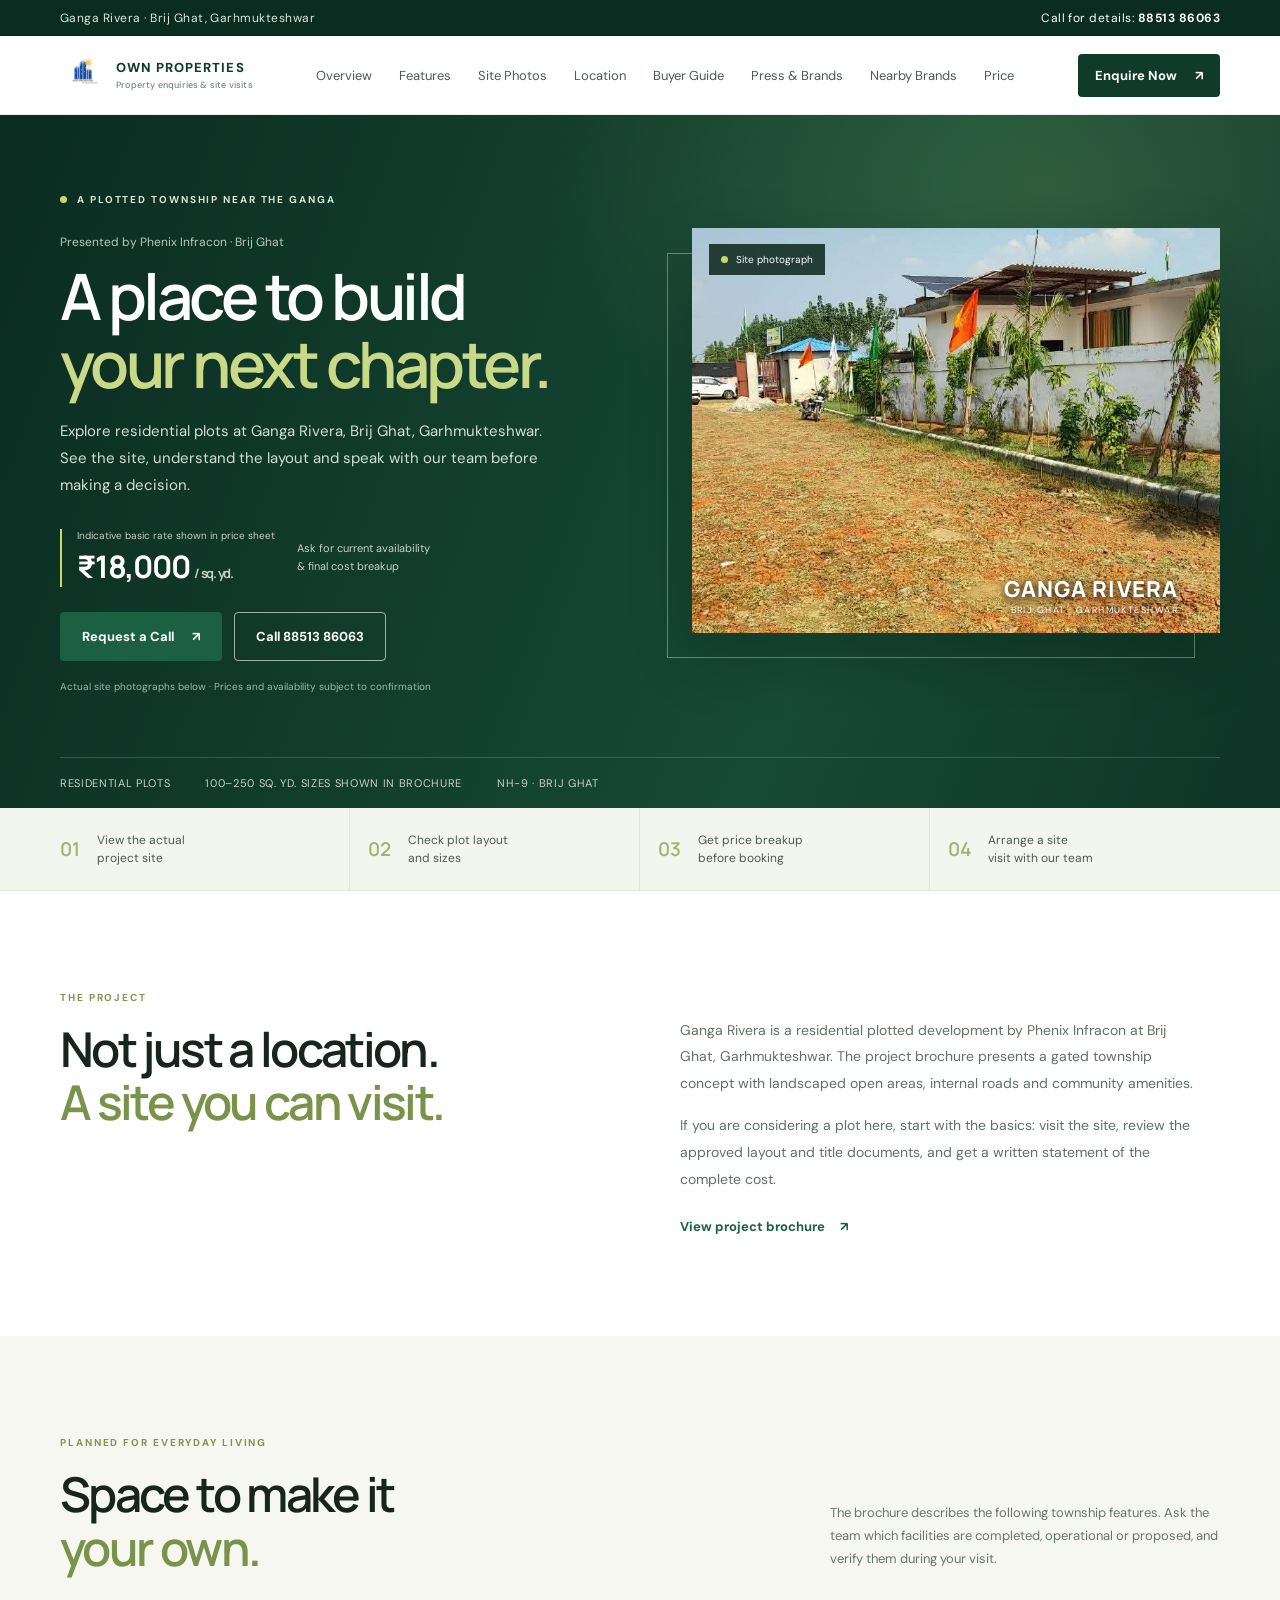
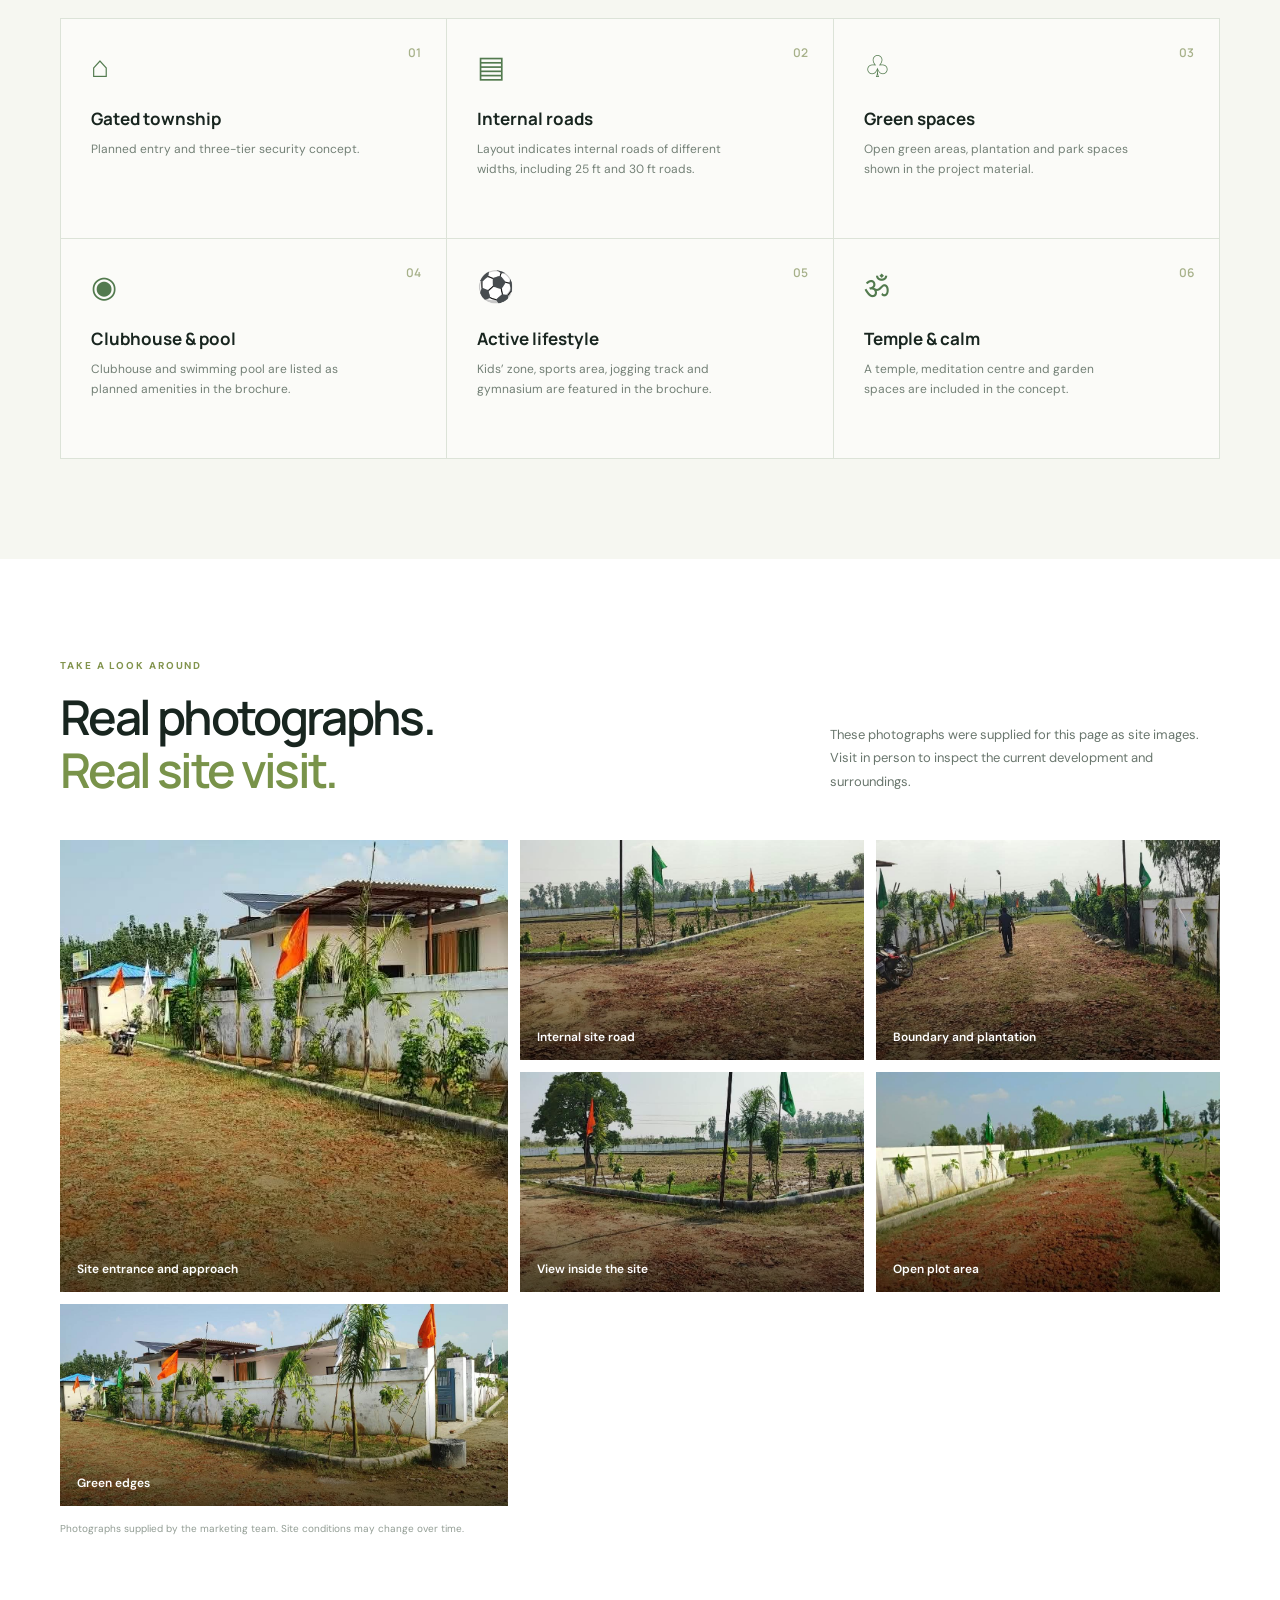
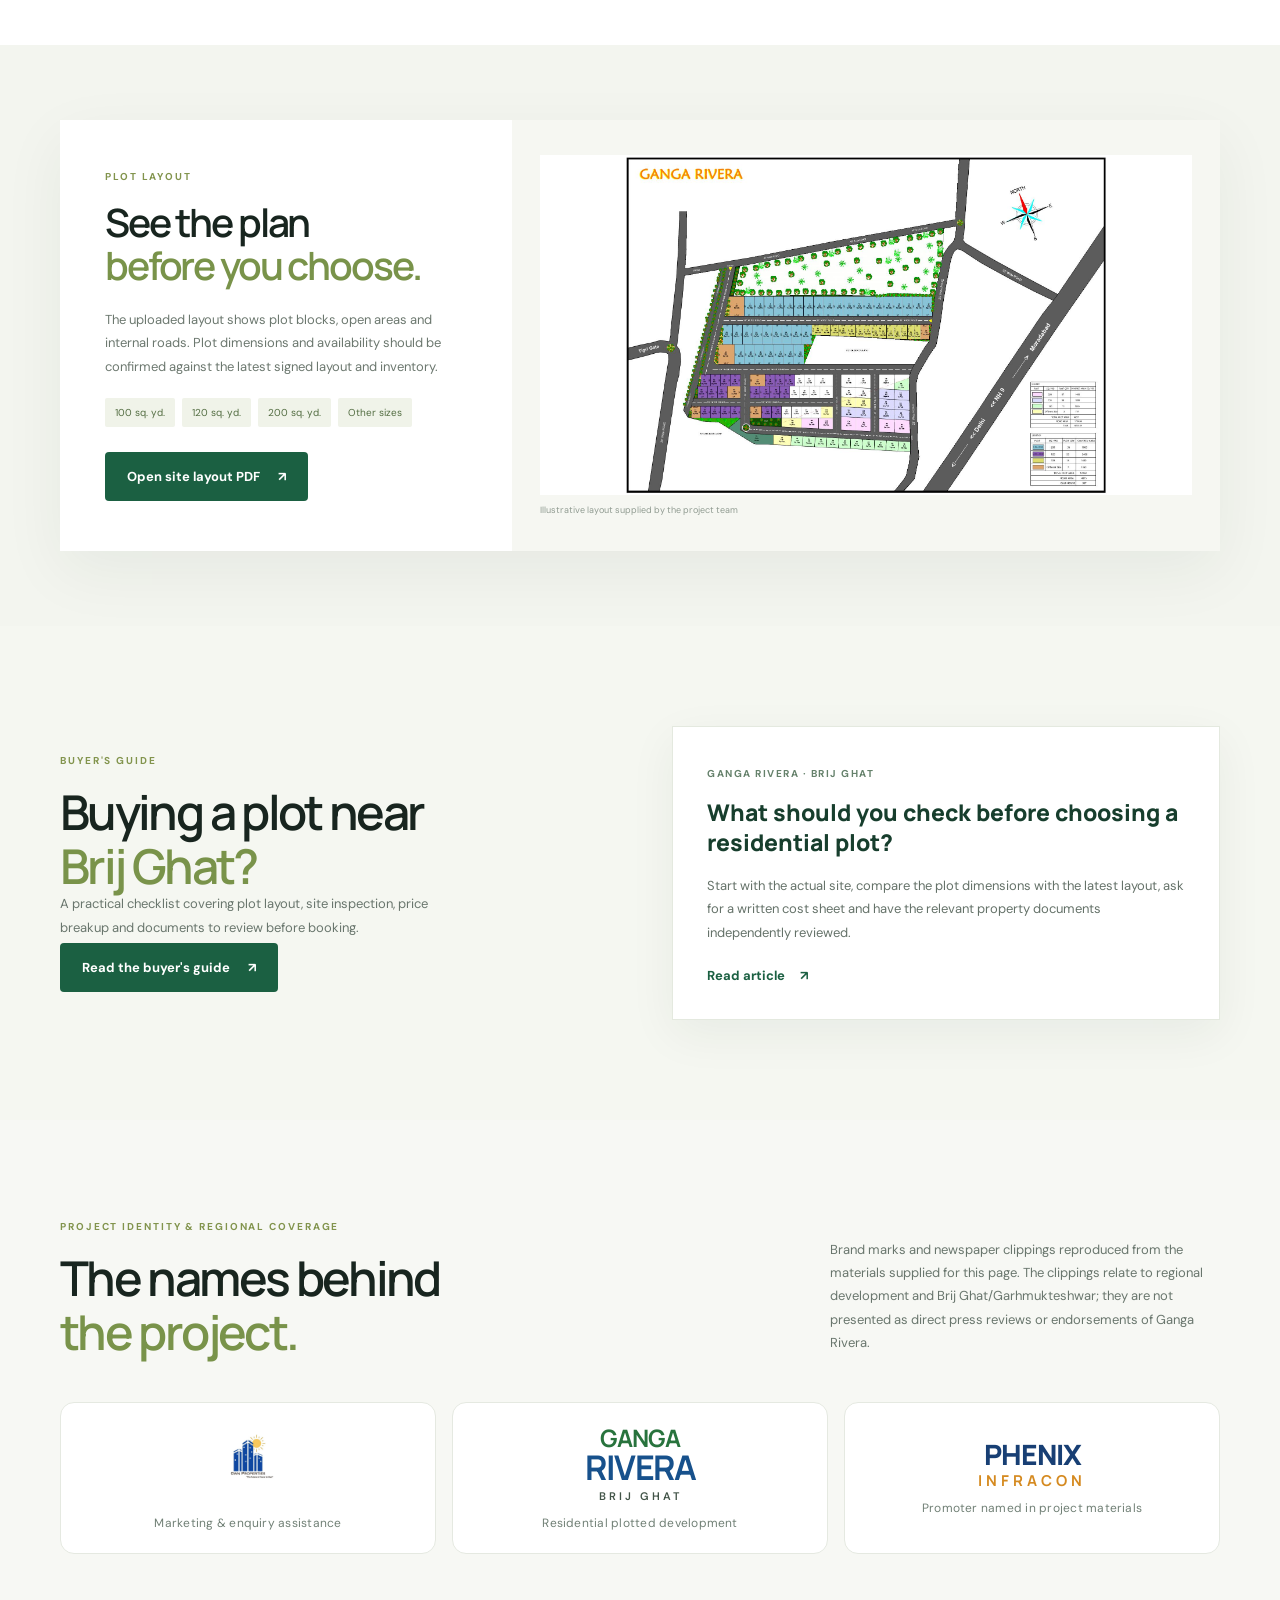
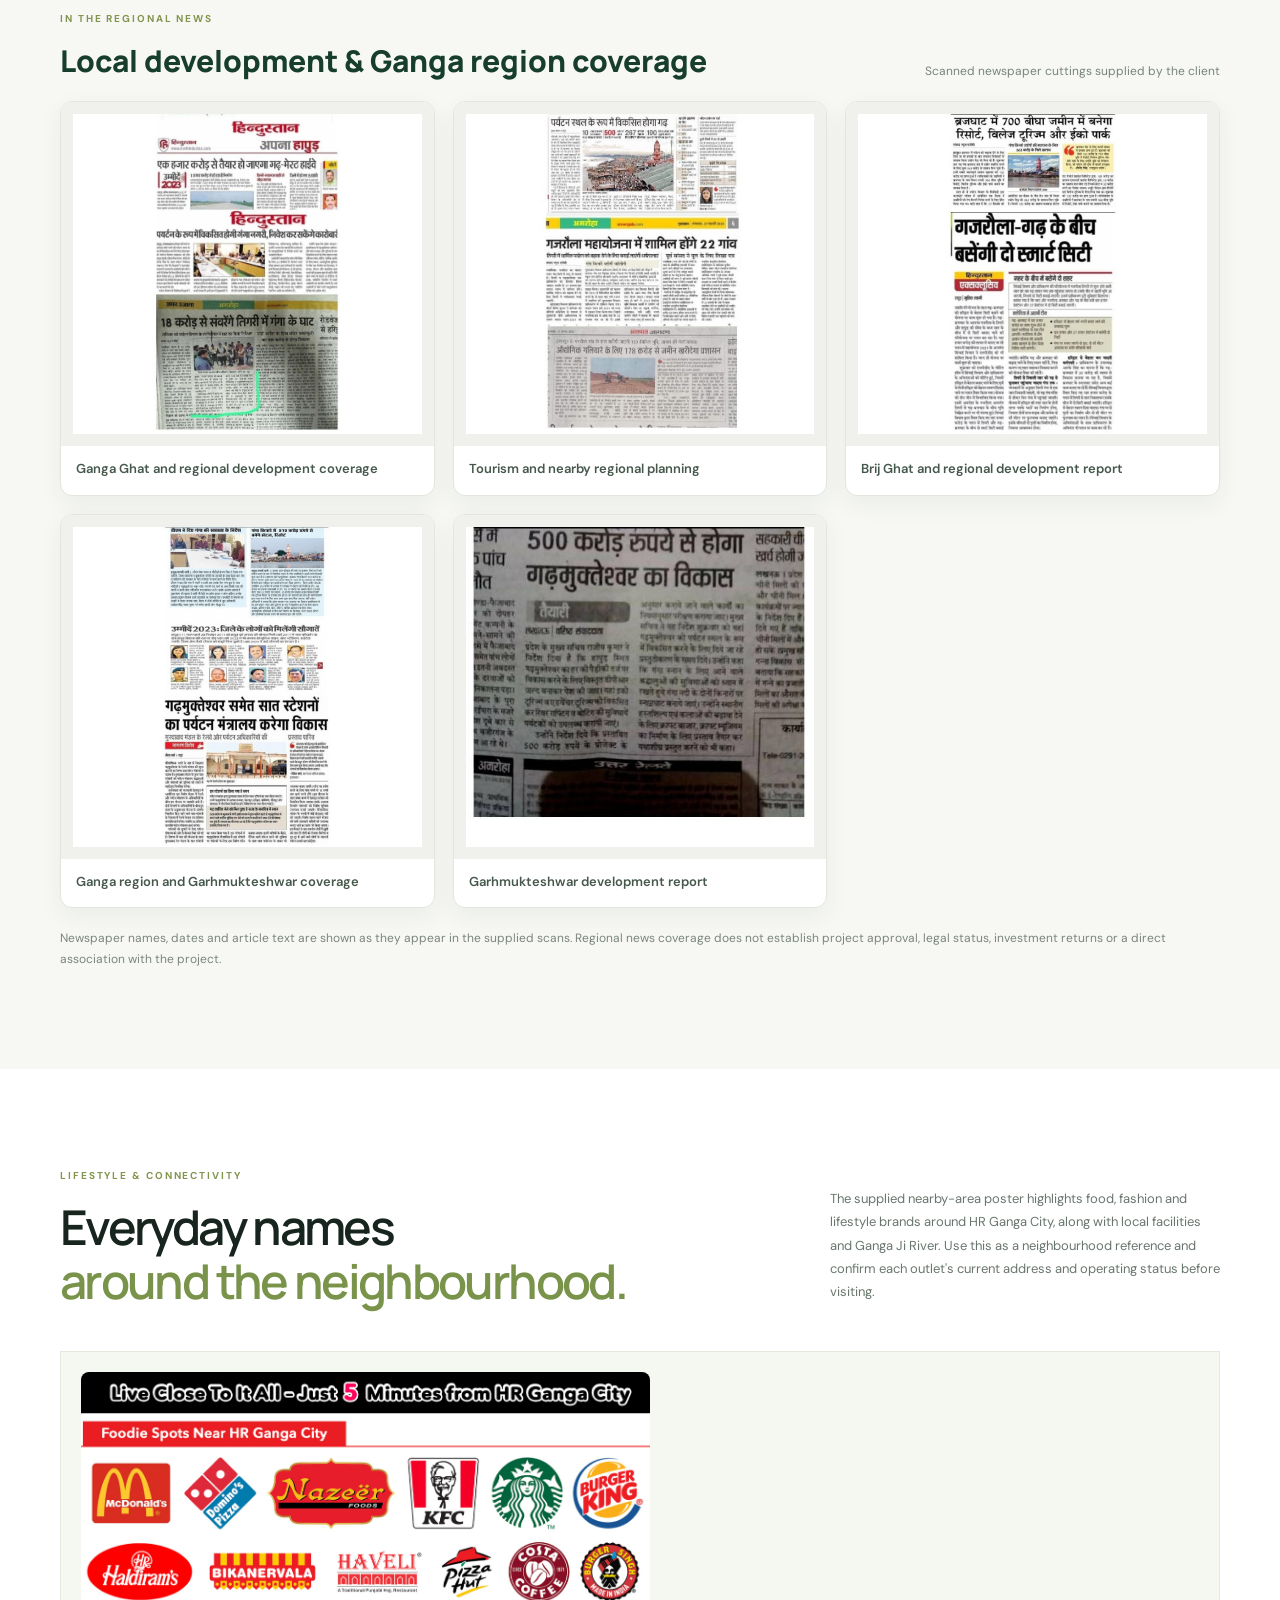
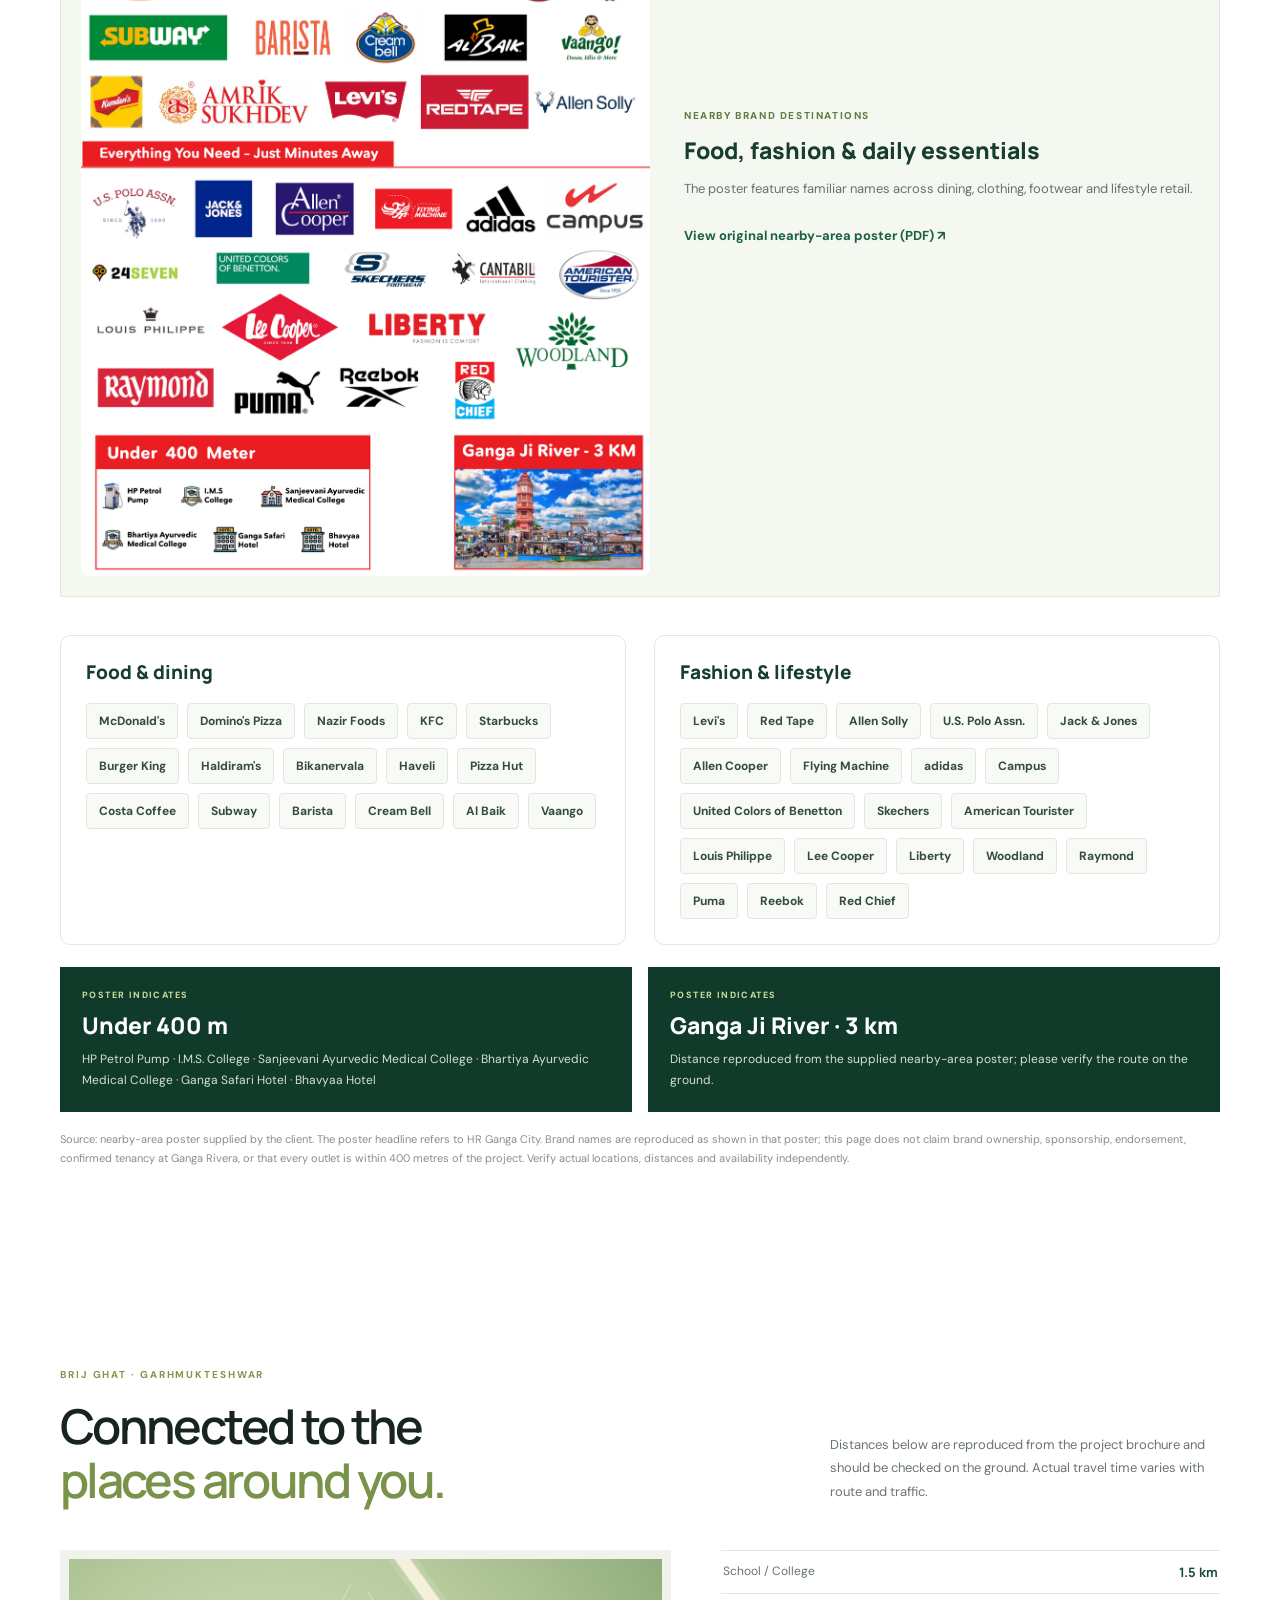
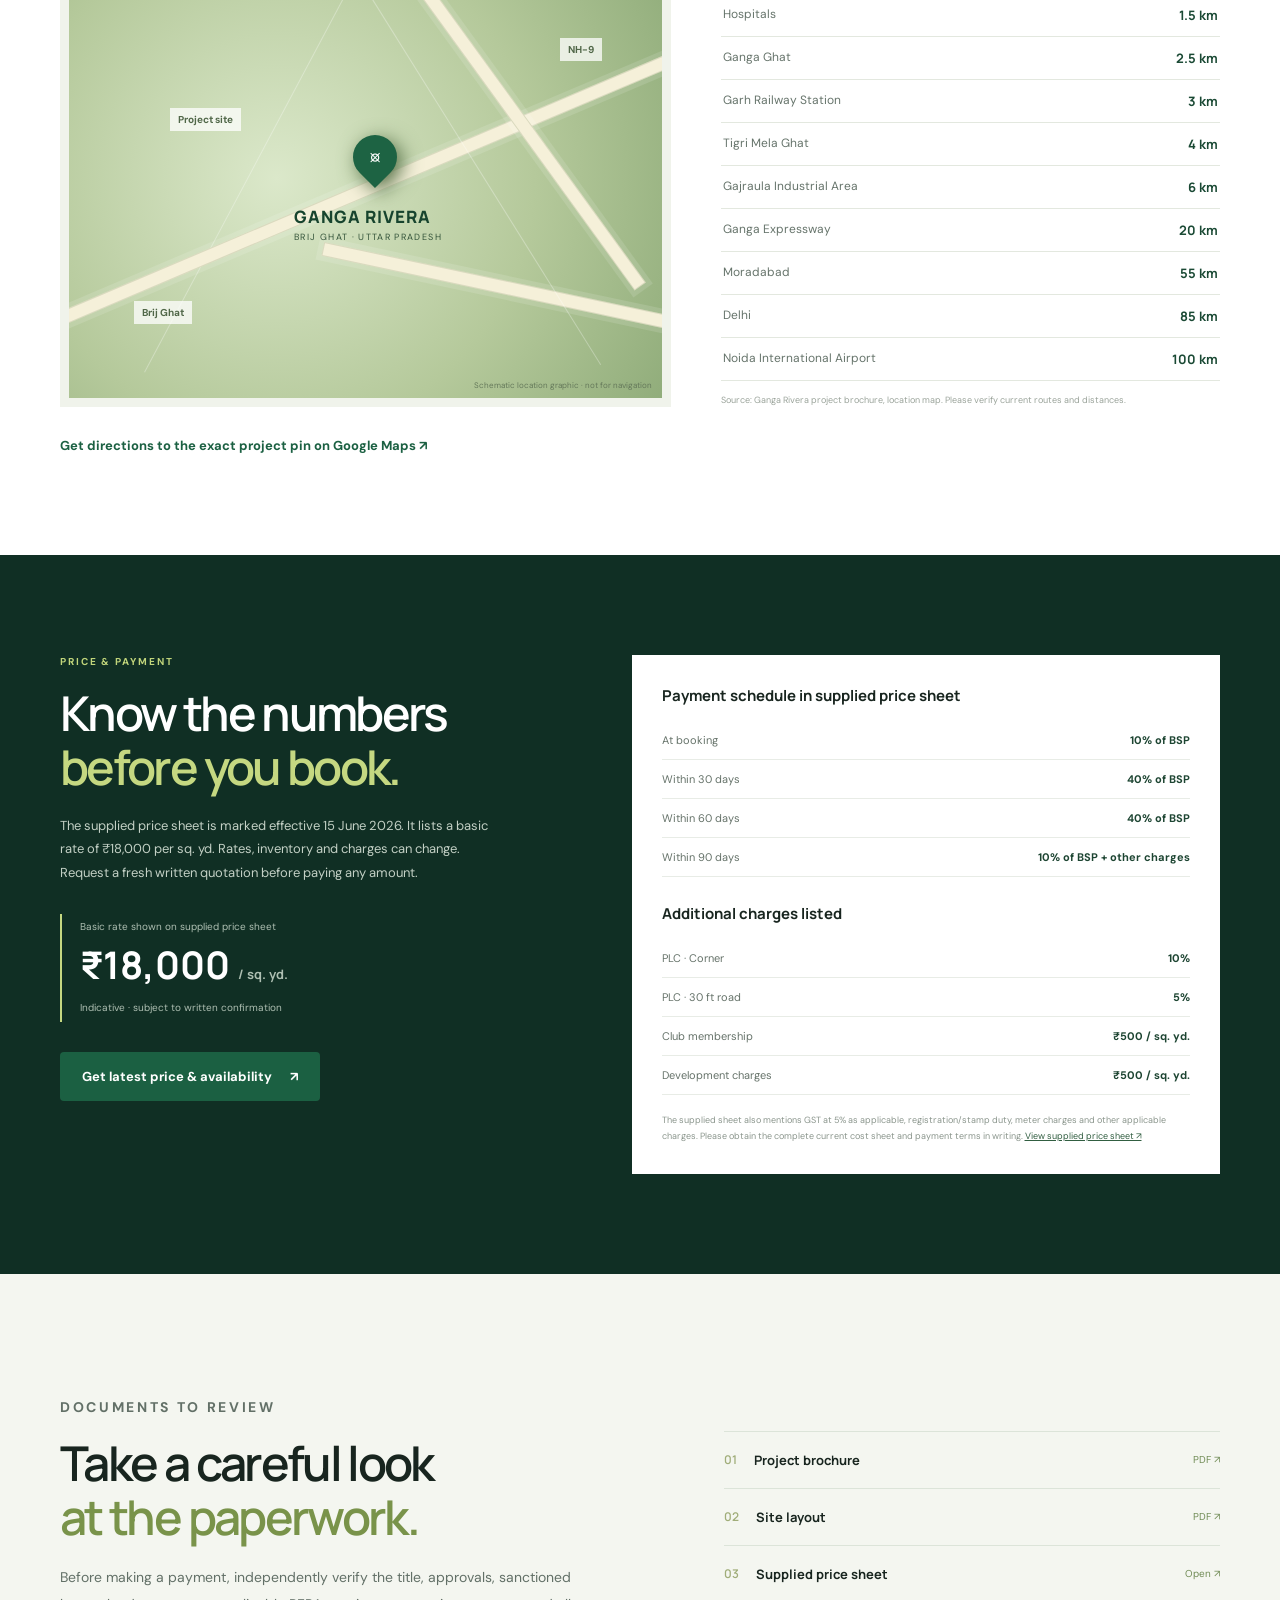
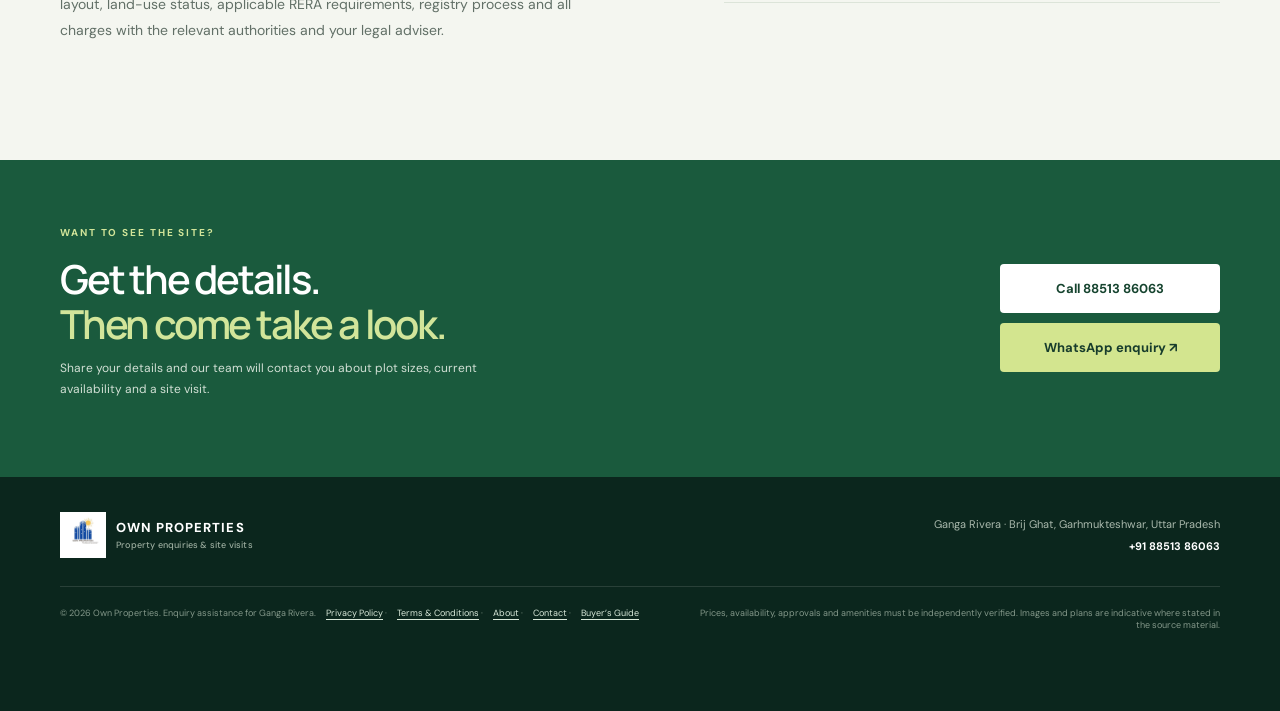
==== commit 176702f8: "Add files via upload" ====
--- a/index.html
+++ b/index.html
@@ -1,7 +1,6 @@
 <!doctype html>
 <html lang="en-IN">
 <head>
-  <meta name="google-site-verification" content="b6dG5sFgHfrPa_CspQiGhIW1RTem96L7HFPtS8U2QBY" />
   <meta charset="utf-8">
   <meta name="viewport" content="width=device-width, initial-scale=1">
   <title>Ganga Rivera Brij Ghat | Residential Plots in Garhmukteshwar</title>
@@ -10,29 +9,40 @@
   <meta name="author" content="Own Properties">
   <meta name="robots" content="index,follow,max-image-preview:large">
   <meta name="theme-color" content="#103b2b">
-  <link rel="canonical" href="https://gangarivera.com/">
+  <link rel="canonical" href="https://gangarivera.ownproperties.in/">
   <meta property="og:type" content="website">
   <meta property="og:title" content="Ganga Rivera Brij Ghat | Residential Plots">
   <meta property="og:description" content="See actual site photographs, plot layout and pricing information for Ganga Rivera, Brij Ghat, Garhmukteshwar. Enquire on 8851386063.">
-  <meta property="og:image" content="https://gangarivera.com/assets/project-poster.jpg">
-  <meta property="og:url" content="https://gangarivera.com/">
+  <meta property="og:image" content="https://gangarivera.ownproperties.in/assets/project-poster.jpg">
+  <meta property="og:url" content="https://gangarivera.ownproperties.in/">
   <link rel="icon" href="assets/own-properties-logo.jpg">
   <link rel="preconnect" href="https://fonts.googleapis.com">
   <link rel="preconnect" href="https://fonts.gstatic.com" crossorigin>
   <link href="https://fonts.googleapis.com/css2?family=DM+Sans:wght@400;500;600;700&family=Manrope:wght@400;500;600;700;800&display=swap" rel="stylesheet">
   <link rel="stylesheet" href="styles.css">
   <script type="application/ld+json">
-  {
-    "@context":"https://schema.org",
-    "@type":"RealEstateAgent",
-    "name":"Own Properties - Ganga Rivera Enquiries",
-    "telephone":"+91-8851386063",
-    "areaServed":["Brij Ghat","Garhmukteshwar","Hapur","Uttar Pradesh"],
-    "url":"https://gangarivera.com/",
-    "description":"Enquiry and site visit assistance for Ganga Rivera residential plots at Brij Ghat, Garhmukteshwar.",
-    "geo":{"@type":"GeoCoordinates","latitude":28.7786875,"longitude":78.1698125},
-    "address":{"@type":"PostalAddress","streetAddress":"Ganga Rivera, Brij Ghat","addressLocality":"Garhmukteshwar","addressRegion":"Uttar Pradesh","addressCountry":"IN"}
+{
+  "@context": "https://schema.org",
+  "@type": "Organization",
+  "name": "Own Properties",
+  "url": "https://gangarivera.ownproperties.in/",
+  "contactPoint": {
+    "@type": "ContactPoint",
+    "telephone": "+91-8851386063",
+    "contactType": "property enquiries",
+    "areaServed": [
+      "Brij Ghat",
+      "Garhmukteshwar",
+      "Hapur",
+      "Uttar Pradesh",
+      "India"
+    ],
+    "availableLanguage": [
+      "English",
+      "Hindi"
+    ]
   }
+}
   </script>
 </head>
 <body>
@@ -100,7 +110,7 @@
 
     <section class="cta-band" id="enquire"><div class="wrap cta-inner"><div><p class="kicker">WANT TO SEE THE SITE?</p><h2>Get the details.<br><em>Then come take a look.</em></h2><p>Share your details and our team will contact you about plot sizes, current availability and a site visit.</p></div><div class="cta-actions"><a class="btn btn-light" href="tel:+918851386063">Call 88513 86063</a><a class="btn btn-whatsapp" href="https://wa.me/918851386063?text=Hello%2C%20I%20want%20details%20about%20Ganga%20Rivera%20at%20Brij%20Ghat." target="_blank" rel="noopener">WhatsApp enquiry ↗</a></div></div></section>
   </main>
-  <footer class="footer"><div class="wrap footer-top"><a class="brand footer-brand" href="#home"><img src="assets/own-properties-logo.jpg" alt="Own Properties"><span>OWN PROPERTIES<small>Property enquiries & site visits</small></span></a><div class="footer-contact"><span>Ganga Rivera · Brij Ghat, Garhmukteshwar, Uttar Pradesh</span><a href="tel:+918851386063">+91 88513 86063</a></div></div><div class="wrap footer-bottom"><span>© <span id="year"></span> Own Properties. Enquiry assistance for Ganga Rivera. <a href="privacy.html">Privacy Policy</a> · <a href="article.html">Buyer’s Guide</a></span><span>Prices, availability, approvals and amenities must be independently verified. Images and plans are indicative where stated in the source material.</span></div></footer>
+  <footer class="footer"><div class="wrap footer-top"><a class="brand footer-brand" href="#home"><img src="assets/own-properties-logo.jpg" alt="Own Properties"><span>OWN PROPERTIES<small>Property enquiries & site visits</small></span></a><div class="footer-contact"><span>Ganga Rivera · Brij Ghat, Garhmukteshwar, Uttar Pradesh</span><a href="tel:+918851386063">+91 88513 86063</a></div></div><div class="wrap footer-bottom"><span>© <span id="year"></span> Own Properties. Enquiry assistance for Ganga Rivera. <a href="privacy.html">Privacy Policy</a> · <a href="terms.html">Terms & Conditions</a> · <a href="about.html">About</a> · <a href="contact.html">Contact</a> · <a href="article.html">Buyer’s Guide</a></span><span>Prices, availability, approvals and amenities must be independently verified. Images and plans are indicative where stated in the source material.</span></div></footer>
 
   <div class="sticky-bar"><a href="tel:+918851386063">☎ Call</a><button type="button" class="open-form">Request a callback</button><a href="https://wa.me/918851386063?text=Hello%2C%20please%20share%20Ganga%20Rivera%20details." target="_blank" rel="noopener">WhatsApp</a></div>
   <div class="modal" id="leadModal" aria-hidden="true"><div class="modal-backdrop" data-close></div><div class="modal-panel" role="dialog" aria-modal="true" aria-labelledby="modalTitle"><button class="modal-close" type="button" aria-label="Close form" data-close>×</button><p class="kicker">GANGA RIVERA · BRIJ GHAT</p><h2 id="modalTitle">Get a callback.</h2><p class="modal-sub">Leave your details. We’ll open WhatsApp with your enquiry addressed to our team.</p><form id="leadForm"><label for="leadName">Your name</label><input id="leadName" name="name" type="text" placeholder="Enter your name" required maxlength="60"><label for="leadPhone">Mobile number</label><input id="leadPhone" name="phone" type="tel" inputmode="numeric" placeholder="10-digit mobile number" pattern="[6-9][0-9]{9}" required maxlength="10"><label for="plotSize">Preferred plot size</label><select id="plotSize" name="size"><option value="Not decided">Not decided yet</option><option>100 sq. yd.</option><option>120 sq. yd.</option><option>200 sq. yd.</option><option>250 sq. yd.</option><option>Other / need guidance</option></select><label class="consent"><input type="checkbox" required><span>I agree to be contacted about this enquiry.</span></label><button class="btn btn-primary form-submit" type="submit">Send enquiry on WhatsApp ↗</button><small class="form-privacy">Your enquiry will be sent to +91 88513 86063 through WhatsApp. This page does not store form submissions.</small></form></div></div>
--- a/styles.css
+++ b/styles.css
@@ -50,3 +50,37 @@
 .nearby-facts span{font-size:12px;line-height:1.7;color:#d4e0d5}
 .nearby-disclaimer{font-size:11px;line-height:1.75;color:#849087;margin:18px 0 0}
 @media(max-width:700px){.nearby-visual,.nearby-columns,.nearby-facts{grid-template-columns:1fr}.nearby-visual{gap:20px;padding:12px}.nearby-group{padding:20px}.nearby-visual h3{font-size:21px}.brand-chips{gap:7px}.brand-chips span{font-size:11px;padding:8px 10px}}
+
+/* Shared styling for all secondary pages */
+.article-page{max-width:820px;margin:0 auto;padding:64px 0 90px}
+.article-page h1{font:800 clamp(36px,6vw,58px)/1.08 Manrope,sans-serif;color:#173e2d;letter-spacing:-2px;margin:12px 0 20px}
+.article-page h2{font:800 25px Manrope,sans-serif;color:#173e2d;margin:34px 0 10px}
+.article-page p,.article-page li{font:15px/1.9 'DM Sans',sans-serif;color:#5d6c61}
+.article-page ul{padding-left:22px}.article-page .article-lead{font-size:18px;line-height:1.8;color:#405347}
+.article-page .article-hero{width:100%;max-height:430px;object-fit:cover;border-radius:8px;margin:28px 0}
+.article-page .article-note{background:#f1f5ed;border-left:3px solid #39734d;padding:17px 20px;margin:26px 0;color:#435448;line-height:1.8}
+.article-page .article-actions{display:flex;gap:12px;flex-wrap:wrap;margin-top:30px}
+.seo-page{padding:72px 0 84px}.seo-wrap{width:min(900px,calc(100% - 40px));margin:auto}
+.seo-page h1{font-size:clamp(2.3rem,5vw,4.4rem);line-height:1.08;margin:12px 0 22px}
+.seo-page h1 em,.seo-page h2 em{font-style:normal;color:#9b7a45}
+.seo-page h2{font-size:clamp(1.65rem,3vw,2.4rem);line-height:1.15;margin:42px 0 14px}
+.seo-page h3{font-size:1.15rem;margin:24px 0 8px}
+.seo-page p,.seo-page li{font-size:1rem;line-height:1.8;color:#48534d}
+.seo-page ul{padding-left:22px}.seo-page .seo-lead{font-size:1.15rem;line-height:1.75;max-width:760px}
+.seo-meta{font-size:.82rem;letter-spacing:.12em;text-transform:uppercase;color:#7b866f;font-weight:700}
+.seo-callout{background:#f3f5ef;border:1px solid #e3e8df;border-radius:18px;padding:24px;margin:28px 0}
+.seo-links{display:flex;flex-wrap:wrap;gap:12px;margin-top:28px}.seo-links a{display:inline-block;text-decoration:none}
+.seo-breadcrumb{font-size:.9rem;margin-bottom:24px}.seo-breadcrumb a,.seo-page a{color:#286348}
+.seo-faq{border-top:1px solid #e5e8e2;padding-top:14px;margin-top:14px}
+.seo-footer{padding:24px 0;border-top:1px solid #e5e8e2;color:#66716a;font-size:.9rem}
+.legal-page{max-width:820px;margin:0 auto;padding:70px 0 90px}
+.legal-page h1{font:800 clamp(34px,5vw,48px)/1.15 Manrope,sans-serif;color:#173e2d;margin:12px 0 20px}
+.legal-page h2{font:700 22px Manrope,sans-serif;color:#173e2d;margin:32px 0 10px}
+.legal-page p,.legal-page li{font:15px/1.9 'DM Sans',sans-serif;color:#5d6c61}
+.legal-page ul{padding-left:22px}.legal-page .legal-updated{font-size:12px;color:#879187}
+.contact-cards{display:grid;grid-template-columns:repeat(2,minmax(0,1fr));gap:14px;margin:28px 0}
+.contact-card{padding:22px;border:1px solid #e3e8df;background:#f7f8f4;border-radius:8px}
+.contact-card h2{font-size:18px;margin:0 0 8px}.contact-card p{margin:0}
+@media(max-width:700px){.article-page{padding:42px 0 70px}.article-page p,.article-page li{font-size:14px}
+.seo-page{padding:48px 0 60px}.seo-wrap{width:min(100% - 30px,900px)}
+.legal-page{padding:44px 0 60px}.contact-cards{grid-template-columns:1fr}}
